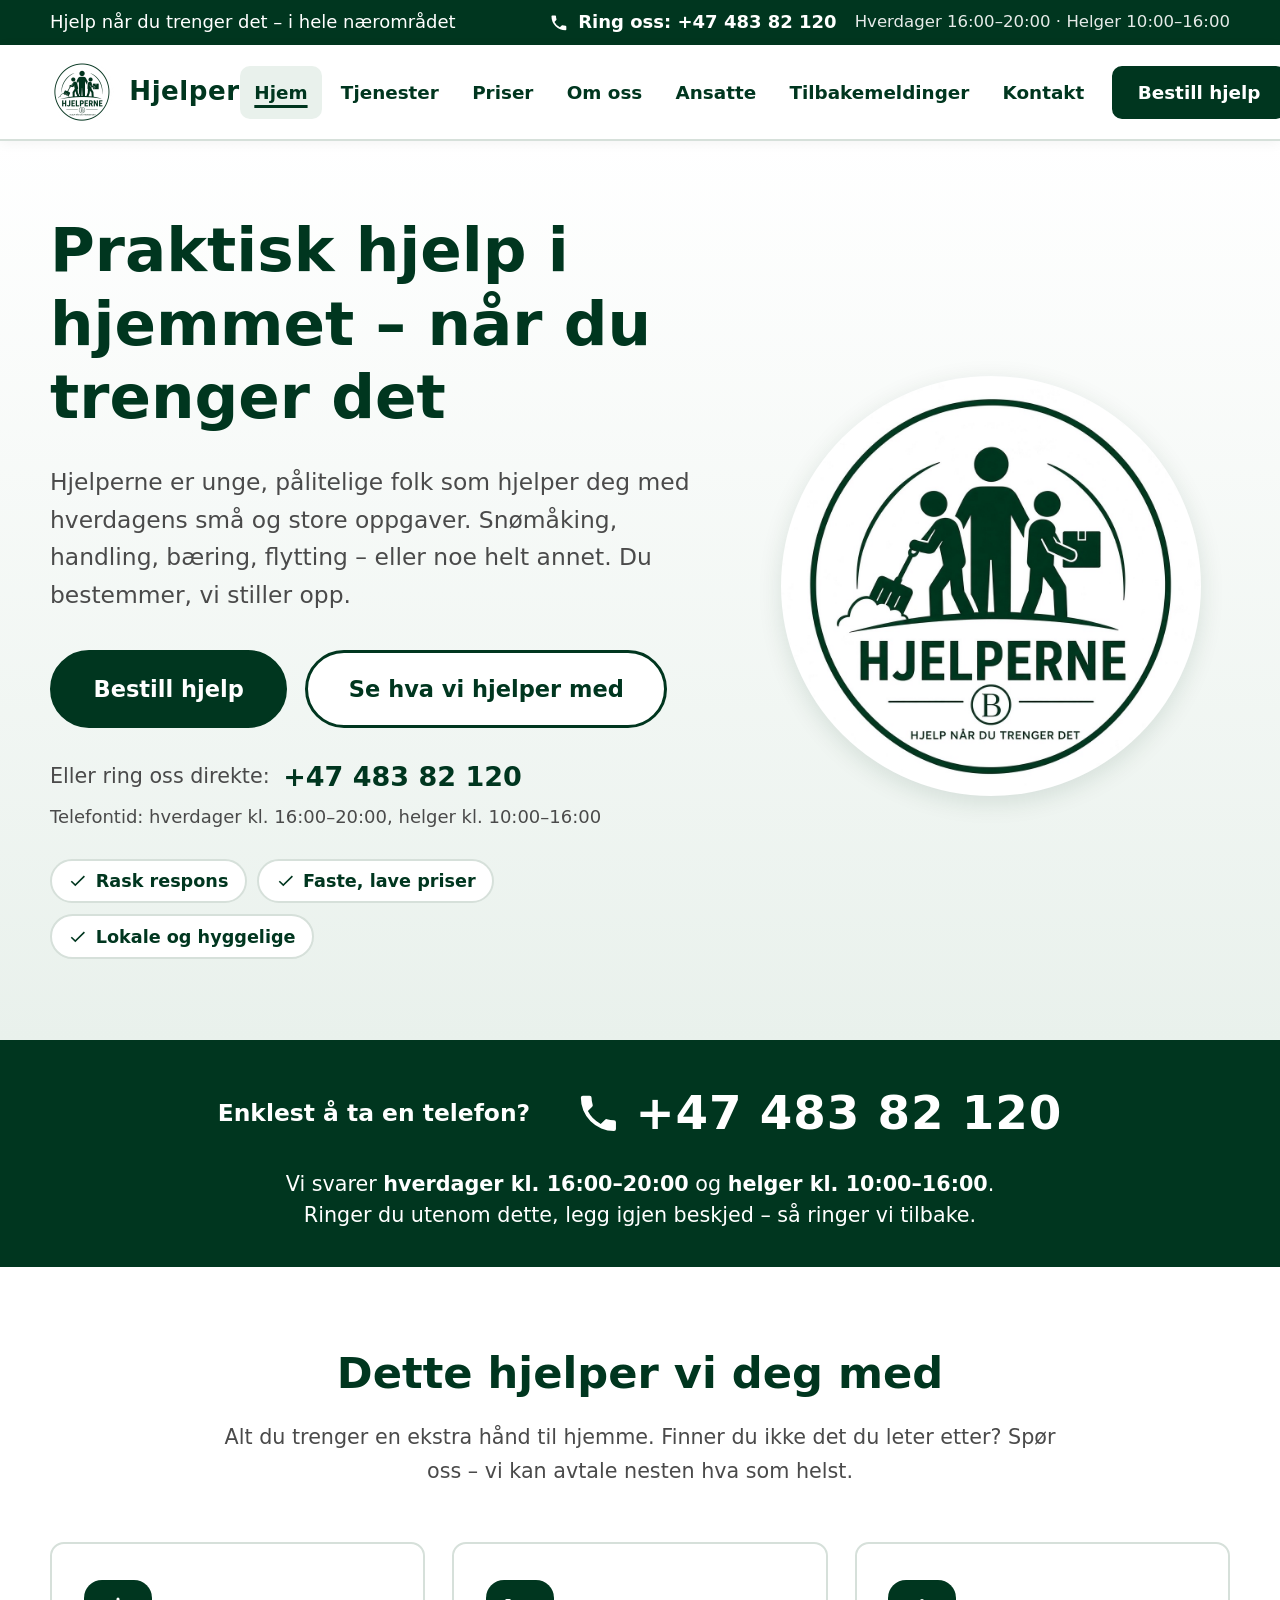
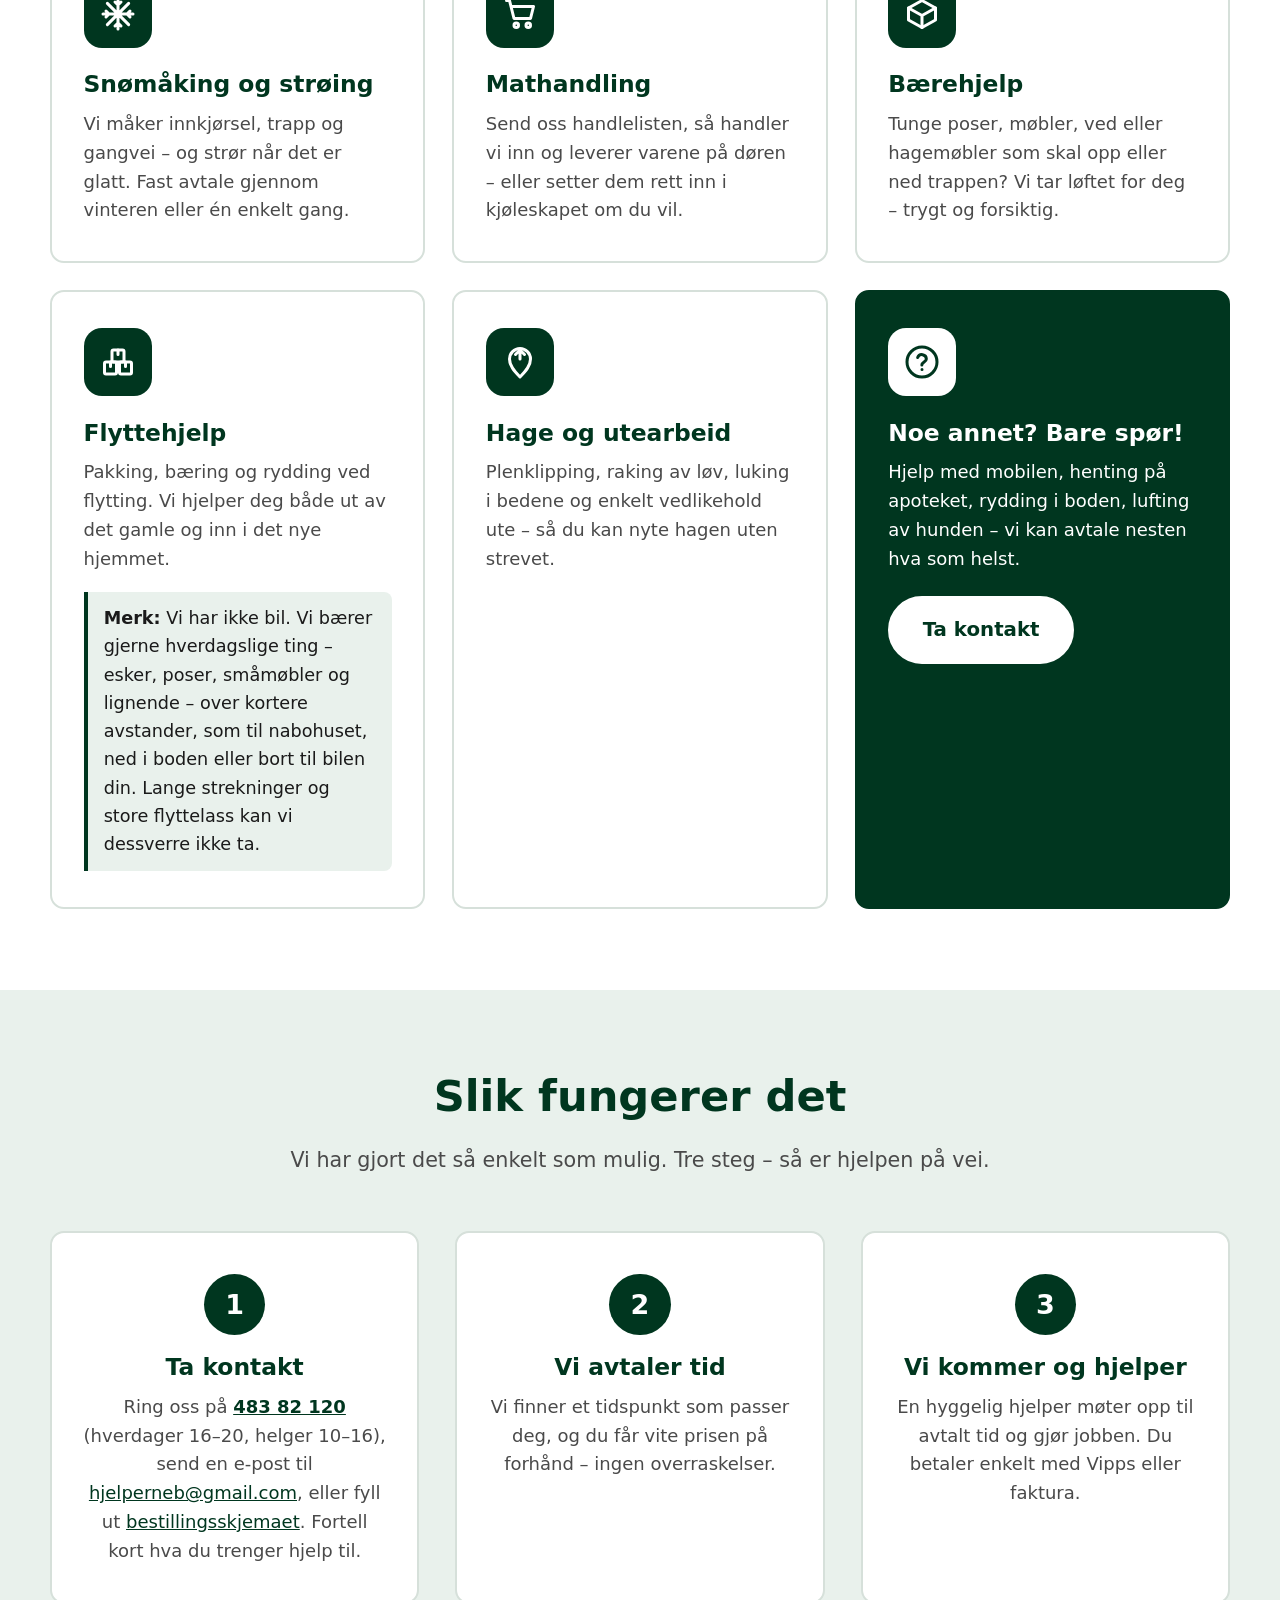
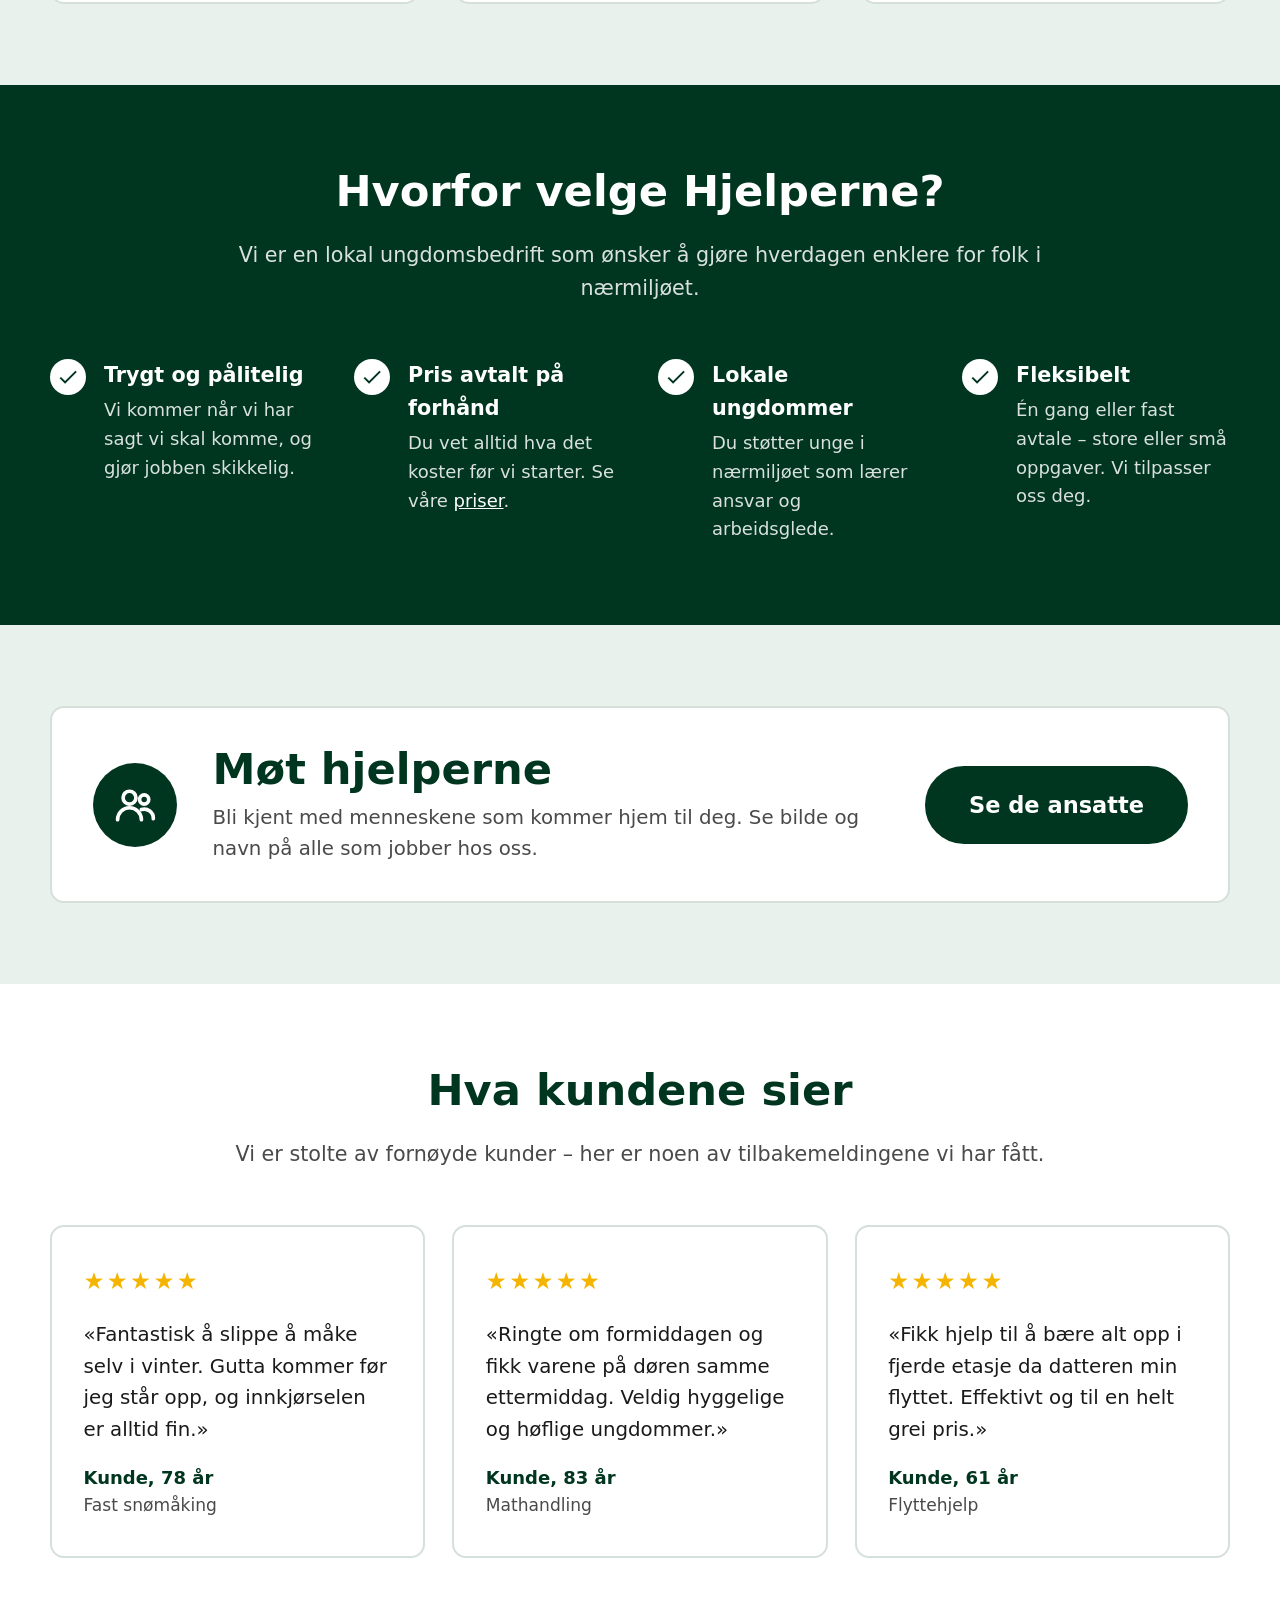
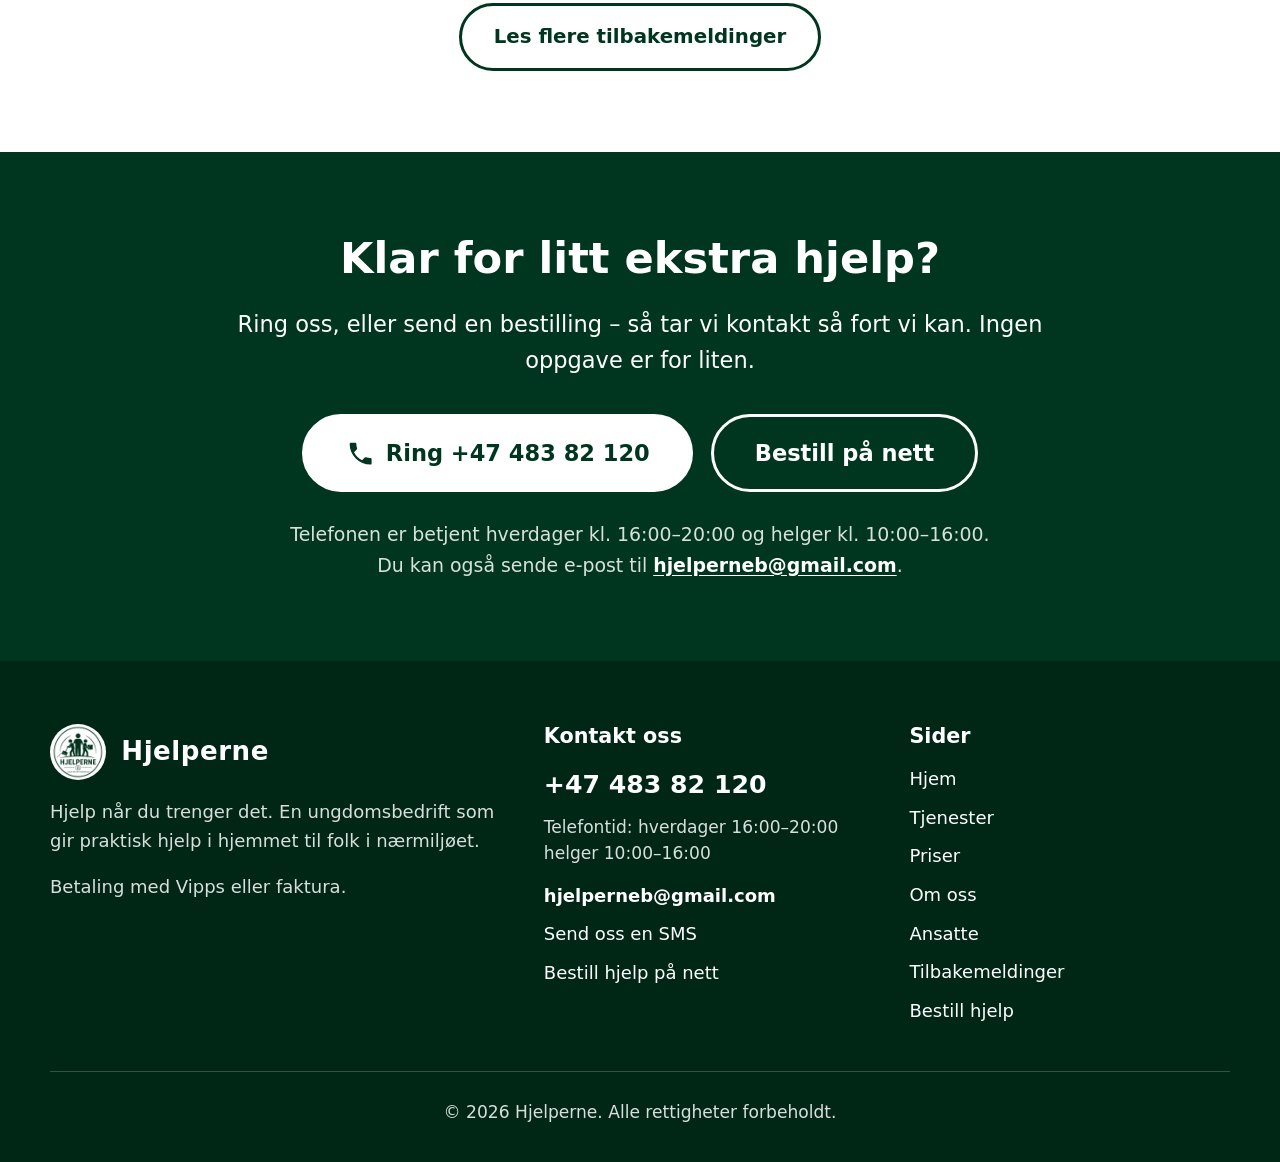
==== index.html @ d34d85fd "Koble opp knapper og legg til sider for priser, om oss, bestilling og tilbakemeldinger Co-authored-b" ====
<!DOCTYPE html>
<html lang="nb">
<head>
  <meta charset="UTF-8">
  <meta name="viewport" content="width=device-width, initial-scale=1.0">
  <title>Hjelperne – Hjelp når du trenger det</title>
  <meta name="description" content="Hjelperne gir deg praktisk hjelp i hjemmet: snømåking, mathandling, bærehjelp, flyttehjelp og mye mer. Ring oss på +47 483 82 120.">
  <meta name="theme-color" content="#00361F">
  <link rel="icon" href="bilder/logo.jpg" type="image/jpeg">
  <link rel="stylesheet" href="styles.css">
</head>
<body>

  <a class="hopp-til-innhold" href="#hovedinnhold">Hopp til innhold</a>

  <!-- Topplinje med telefonnummer -->
  <div class="topplinje">
    <div class="innhold">
      <span>Hjelp når du trenger det – i hele nærområdet</span>
      <div class="topplinje-telefon">
        <a href="tel:+4748382120" aria-label="Ring Hjelperne på +47 483 82 120">
          <svg viewBox="0 0 24 24" fill="currentColor" aria-hidden="true"><path d="M6.6 10.8a15.1 15.1 0 0 0 6.6 6.6l2.2-2.2a1 1 0 0 1 1-.25 11.4 11.4 0 0 0 3.6.57 1 1 0 0 1 1 1V20a1 1 0 0 1-1 1A17 17 0 0 1 3 4a1 1 0 0 1 1-1h3.5a1 1 0 0 1 1 1 11.4 11.4 0 0 0 .57 3.6 1 1 0 0 1-.25 1z"/></svg>
          Ring oss: +47 483 82 120
        </a>
        <span class="telefontid">Hverdager 16:00–20:00 · Helger 10:00–16:00</span>
      </div>
    </div>
  </div>

  <!-- Header med logo og meny -->
  <header class="hode">
    <div class="innhold">
      <a class="logo" href="index.html" aria-label="Hjelperne – til forsiden">
        <img src="bilder/logo.jpg" alt="Hjelperne-logo">
        <span>Hjelperne</span>
      </a>

      <button class="meny-knapp" type="button" aria-expanded="false" aria-controls="hovedmeny">
        <svg viewBox="0 0 24 24" fill="none" stroke="currentColor" stroke-width="2.5" stroke-linecap="round" aria-hidden="true"><path d="M4 7h16M4 12h16M4 17h16"/></svg>
        Meny
      </button>

      <nav aria-label="Hovedmeny">
        <ul class="meny" id="hovedmeny">
          <li><a href="index.html" aria-current="page">Hjem</a></li>
          <li><a href="#tjenester">Tjenester</a></li>
          <li><a href="priser.html">Priser</a></li>
          <li><a href="om-oss.html">Om oss</a></li>
          <li><a href="om-oss.html#ansatte">Ansatte</a></li>
          <li><a href="tilbakemeldinger.html">Tilbakemeldinger</a></li>
          <li><a href="#kontakt">Kontakt</a></li>
          <li><a class="knapp knapp--primar" href="bestill.html">Bestill hjelp</a></li>
        </ul>
      </nav>
    </div>
  </header>

  <main id="hovedinnhold">

    <!-- Hero -->
    <section class="hero" aria-labelledby="hero-tittel">
      <div class="innhold">
        <div class="hero-tekst">
          <h1 id="hero-tittel">Praktisk hjelp i hjemmet – når du trenger det</h1>
          <p class="ingress">
            Hjelperne er unge, pålitelige folk som hjelper deg med hverdagens små og store oppgaver.
            Snømåking, handling, bæring, flytting – eller noe helt annet. Du bestemmer, vi stiller opp.
          </p>

          <div class="hero-handlinger">
            <a class="knapp knapp--primar knapp--stor" href="bestill.html">Bestill hjelp</a>
            <a class="knapp knapp--sekundar knapp--stor" href="#tjenester">Se hva vi hjelper med</a>
          </div>

          <p class="hero-telefon">
            <span>Eller ring oss direkte:</span>
            <a href="tel:+4748382120">+47 483 82 120</a>
          </p>
          <p class="hero-telefontid">Telefontid: hverdager kl. 16:00–20:00, helger kl. 10:00–16:00</p>

          <ul class="stikkord" aria-label="Kort om oss">
            <li><svg viewBox="0 0 24 24" fill="currentColor" aria-hidden="true"><path d="M9 16.2 4.8 12l-1.4 1.4L9 19 21 7l-1.4-1.4z"/></svg>Rask respons</li>
            <li><svg viewBox="0 0 24 24" fill="currentColor" aria-hidden="true"><path d="M9 16.2 4.8 12l-1.4 1.4L9 19 21 7l-1.4-1.4z"/></svg>Faste, lave priser</li>
            <li><svg viewBox="0 0 24 24" fill="currentColor" aria-hidden="true"><path d="M9 16.2 4.8 12l-1.4 1.4L9 19 21 7l-1.4-1.4z"/></svg>Lokale og hyggelige</li>
          </ul>
        </div>

        <div class="hero-bilde">
          <img src="bilder/logo.jpg" alt="Hjelperne – tre personer som måker snø, hjelper og bærer. Hjelp når du trenger det." width="420" height="420">
        </div>
      </div>
    </section>

    <!-- Stort telefonnummer -->
    <section class="ring-banner" aria-label="Ring oss">
      <div class="innhold">
        <p>Enklest å ta en telefon?</p>
        <a class="telefon" href="tel:+4748382120">
          <svg viewBox="0 0 24 24" fill="currentColor" aria-hidden="true"><path d="M6.6 10.8a15.1 15.1 0 0 0 6.6 6.6l2.2-2.2a1 1 0 0 1 1-.25 11.4 11.4 0 0 0 3.6.57 1 1 0 0 1 1 1V20a1 1 0 0 1-1 1A17 17 0 0 1 3 4a1 1 0 0 1 1-1h3.5a1 1 0 0 1 1 1 11.4 11.4 0 0 0 .57 3.6 1 1 0 0 1-.25 1z"/></svg>
          +47 483 82 120
        </a>
        <p class="ring-banner-tid">Vi svarer <strong>hverdager kl. 16:00–20:00</strong> og <strong>helger kl. 10:00–16:00</strong>.<br>Ringer du utenom dette, legg igjen beskjed – så ringer vi tilbake.</p>
      </div>
    </section>

    <!-- Tjenester -->
    <section class="seksjon" id="tjenester" aria-labelledby="tjenester-tittel">
      <div class="innhold">
        <div class="seksjon-topp">
          <h2 id="tjenester-tittel">Dette hjelper vi deg med</h2>
          <p>Alt du trenger en ekstra hånd til hjemme. Finner du ikke det du leter etter? Spør oss – vi kan avtale nesten hva som helst.</p>
        </div>

        <div class="kort-rutenett">
          <article class="kort">
            <div class="kort-ikon" aria-hidden="true">
              <svg viewBox="0 0 24 24" fill="none" stroke="currentColor" stroke-width="2" stroke-linecap="round" stroke-linejoin="round"><path d="M12 2v20M4.9 4.9l14.2 14.2M2 12h20M4.9 19.1 19.1 4.9M12 6l2-2M12 6l-2-2M12 18l2 2M12 18l-2 2M6 12l-2 2M6 12l-2-2M18 12l2 2M18 12l2-2"/></svg>
            </div>
            <h3>Snømåking og strøing</h3>
            <p>Vi måker innkjørsel, trapp og gangvei – og strør når det er glatt. Fast avtale gjennom vinteren eller én enkelt gang.</p>
          </article>

          <article class="kort">
            <div class="kort-ikon" aria-hidden="true">
              <svg viewBox="0 0 24 24" fill="none" stroke="currentColor" stroke-width="2" stroke-linecap="round" stroke-linejoin="round"><path d="M3 3h2l3 12h11l2-8H6"/><circle cx="9.5" cy="19.5" r="1.5"/><circle cx="17.5" cy="19.5" r="1.5"/></svg>
            </div>
            <h3>Mathandling</h3>
            <p>Send oss handlelisten, så handler vi inn og leverer varene på døren – eller setter dem rett inn i kjøleskapet om du vil.</p>
          </article>

          <article class="kort">
            <div class="kort-ikon" aria-hidden="true">
              <svg viewBox="0 0 24 24" fill="none" stroke="currentColor" stroke-width="2" stroke-linecap="round" stroke-linejoin="round"><path d="M21 8 12 3 3 8v8l9 5 9-5z"/><path d="M3 8l9 5 9-5M12 13v8"/></svg>
            </div>
            <h3>Bærehjelp</h3>
            <p>Tunge poser, møbler, ved eller hagemøbler som skal opp eller ned trappen? Vi tar løftet for deg – trygt og forsiktig.</p>
          </article>

          <article class="kort">
            <div class="kort-ikon" aria-hidden="true">
              <svg viewBox="0 0 24 24" fill="none" stroke="currentColor" stroke-width="2" stroke-linecap="round" stroke-linejoin="round"><rect x="3" y="12" width="8" height="8" rx="1"/><rect x="13" y="12" width="8" height="8" rx="1"/><rect x="8" y="4" width="8" height="8" rx="1"/><path d="M12 4v3M7 12v3M17 12v3"/></svg>
            </div>
            <h3>Flyttehjelp</h3>
            <p>Pakking, bæring og rydding ved flytting. Vi hjelper deg både ut av det gamle og inn i det nye hjemmet.</p>
            <p class="merknad"><strong>Merk:</strong> Vi har ikke bil. Vi bærer gjerne hverdagslige ting – esker, poser, småmøbler og lignende – over kortere avstander, som til nabohuset, ned i boden eller bort til bilen din. Lange strekninger og store flyttelass kan vi dessverre ikke ta.</p>
          </article>

          <article class="kort">
            <div class="kort-ikon" aria-hidden="true">
              <svg viewBox="0 0 24 24" fill="none" stroke="currentColor" stroke-width="2" stroke-linecap="round" stroke-linejoin="round"><path d="M12 22c4-4 7-7.5 7-12a7 7 0 1 0-14 0c0 4.5 3 8 7 12z"/><path d="M12 10V4M9 7l3-3 3 3"/></svg>
            </div>
            <h3>Hage og utearbeid</h3>
            <p>Plenklipping, raking av løv, luking i bedene og enkelt vedlikehold ute – så du kan nyte hagen uten strevet.</p>
          </article>

          <article class="kort kort--fremhevet">
            <div class="kort-ikon" aria-hidden="true">
              <svg viewBox="0 0 24 24" fill="none" stroke="currentColor" stroke-width="2" stroke-linecap="round" stroke-linejoin="round"><circle cx="12" cy="12" r="10"/><path d="M9.1 9a3 3 0 0 1 5.8 1c0 2-3 2-3 4M12 17h.01"/></svg>
            </div>
            <h3>Noe annet? Bare spør!</h3>
            <p>Hjelp med mobilen, henting på apoteket, rydding i boden, lufting av hunden – vi kan avtale nesten hva som helst.</p>
            <a class="knapp knapp--hvit" href="#kontakt">Ta kontakt</a>
          </article>
        </div>
      </div>
    </section>

    <!-- Slik fungerer det -->
    <section class="seksjon seksjon--lys" aria-labelledby="slik-tittel">
      <div class="innhold">
        <div class="seksjon-topp">
          <h2 id="slik-tittel">Slik fungerer det</h2>
          <p>Vi har gjort det så enkelt som mulig. Tre steg – så er hjelpen på vei.</p>
        </div>

        <ol class="steg">
          <li>
            <div class="steg-nummer" aria-hidden="true">1</div>
            <h3>Ta kontakt</h3>
            <p>Ring oss på <a href="tel:+4748382120"><strong>483 82 120</strong></a> (hverdager 16–20, helger 10–16), send en e-post til <a href="mailto:hjelperneb@gmail.com">hjelperneb@gmail.com</a>, eller fyll ut <a href="bestill.html">bestillingsskjemaet</a>. Fortell kort hva du trenger hjelp til.</p>
          </li>
          <li>
            <div class="steg-nummer" aria-hidden="true">2</div>
            <h3>Vi avtaler tid</h3>
            <p>Vi finner et tidspunkt som passer deg, og du får vite prisen på forhånd – ingen overraskelser.</p>
          </li>
          <li>
            <div class="steg-nummer" aria-hidden="true">3</div>
            <h3>Vi kommer og hjelper</h3>
            <p>En hyggelig hjelper møter opp til avtalt tid og gjør jobben. Du betaler enkelt med Vipps eller faktura.</p>
          </li>
        </ol>
      </div>
    </section>

    <!-- Hvorfor velge oss -->
    <section class="seksjon seksjon--gronn" aria-labelledby="hvorfor-tittel">
      <div class="innhold">
        <div class="seksjon-topp">
          <h2 id="hvorfor-tittel">Hvorfor velge Hjelperne?</h2>
          <p>Vi er en lokal ungdomsbedrift som ønsker å gjøre hverdagen enklere for folk i nærmiljøet.</p>
        </div>

        <ul class="fordeler">
          <li>
            <svg viewBox="0 0 24 24" fill="currentColor" aria-hidden="true"><path d="M9 16.2 4.8 12l-1.4 1.4L9 19 21 7l-1.4-1.4z"/></svg>
            <div>
              <strong>Trygt og pålitelig</strong>
              <p>Vi kommer når vi har sagt vi skal komme, og gjør jobben skikkelig.</p>
            </div>
          </li>
          <li>
            <svg viewBox="0 0 24 24" fill="currentColor" aria-hidden="true"><path d="M9 16.2 4.8 12l-1.4 1.4L9 19 21 7l-1.4-1.4z"/></svg>
            <div>
              <strong>Pris avtalt på forhånd</strong>
              <p>Du vet alltid hva det koster før vi starter. Se våre <a href="priser.html">priser</a>.</p>
            </div>
          </li>
          <li>
            <svg viewBox="0 0 24 24" fill="currentColor" aria-hidden="true"><path d="M9 16.2 4.8 12l-1.4 1.4L9 19 21 7l-1.4-1.4z"/></svg>
            <div>
              <strong>Lokale ungdommer</strong>
              <p>Du støtter unge i nærmiljøet som lærer ansvar og arbeidsglede.</p>
            </div>
          </li>
          <li>
            <svg viewBox="0 0 24 24" fill="currentColor" aria-hidden="true"><path d="M9 16.2 4.8 12l-1.4 1.4L9 19 21 7l-1.4-1.4z"/></svg>
            <div>
              <strong>Fleksibelt</strong>
              <p>Én gang eller fast avtale – store eller små oppgaver. Vi tilpasser oss deg.</p>
            </div>
          </li>
        </ul>
      </div>
    </section>

    <!-- Møt hjelperne – lenke til ansatte-delen av Om oss-siden -->
    <section class="seksjon seksjon--lys" aria-labelledby="ansatte-tittel">
      <div class="innhold">
        <div class="ansatte-boks">
          <div class="ansatte-ikon" aria-hidden="true">
            <svg viewBox="0 0 24 24" fill="none" stroke="currentColor" stroke-width="2" stroke-linecap="round" stroke-linejoin="round"><circle cx="9" cy="8" r="3.5"/><path d="M2.5 20a6.5 6.5 0 0 1 13 0"/><circle cx="17" cy="9" r="2.5"/><path d="M15.5 14.5A5 5 0 0 1 22 19.5"/></svg>
          </div>
          <div>
            <h2 id="ansatte-tittel">Møt hjelperne</h2>
            <p>Bli kjent med menneskene som kommer hjem til deg. Se bilde og navn på alle som jobber hos oss.</p>
          </div>
          <a class="knapp knapp--primar knapp--stor" href="om-oss.html#ansatte">Se de ansatte</a>
        </div>
      </div>
    </section>

    <!-- Tilbakemeldinger -->
    <!-- MERK: Sitatene under er eksempler. Bytt ut med ekte tilbakemeldinger fra kunder. -->
    <section class="seksjon" aria-labelledby="tilbakemeldinger-tittel">
      <div class="innhold">
        <div class="seksjon-topp">
          <h2 id="tilbakemeldinger-tittel">Hva kundene sier</h2>
          <p>Vi er stolte av fornøyde kunder – her er noen av tilbakemeldingene vi har fått.</p>
        </div>

        <div class="sitater">
          <blockquote class="sitat">
            <div class="stjerner" aria-label="5 av 5 stjerner">★★★★★</div>
            <p>«Fantastisk å slippe å måke selv i vinter. Gutta kommer før jeg står opp, og innkjørselen er alltid fin.»</p>
            <footer>Kunde, 78 år <span>Fast snømåking</span></footer>
          </blockquote>

          <blockquote class="sitat">
            <div class="stjerner" aria-label="5 av 5 stjerner">★★★★★</div>
            <p>«Ringte om formiddagen og fikk varene på døren samme ettermiddag. Veldig hyggelige og høflige ungdommer.»</p>
            <footer>Kunde, 83 år <span>Mathandling</span></footer>
          </blockquote>

          <blockquote class="sitat">
            <div class="stjerner" aria-label="5 av 5 stjerner">★★★★★</div>
            <p>«Fikk hjelp til å bære alt opp i fjerde etasje da datteren min flyttet. Effektivt og til en helt grei pris.»</p>
            <footer>Kunde, 61 år <span>Flyttehjelp</span></footer>
          </blockquote>
        </div>

        <div class="senter">
          <a class="knapp knapp--sekundar" href="tilbakemeldinger.html">Les flere tilbakemeldinger</a>
        </div>
      </div>
    </section>

    <!-- Avslutning / kontakt -->
    <section class="seksjon seksjon--gronn cta" aria-labelledby="cta-tittel">
      <div class="innhold">
        <h2 id="cta-tittel">Klar for litt ekstra hjelp?</h2>
        <p>Ring oss, eller send en bestilling – så tar vi kontakt så fort vi kan. Ingen oppgave er for liten.</p>
        <div class="cta-handlinger">
          <a class="knapp knapp--hvit knapp--stor" href="tel:+4748382120">
            <svg viewBox="0 0 24 24" fill="currentColor" aria-hidden="true"><path d="M6.6 10.8a15.1 15.1 0 0 0 6.6 6.6l2.2-2.2a1 1 0 0 1 1-.25 11.4 11.4 0 0 0 3.6.57 1 1 0 0 1 1 1V20a1 1 0 0 1-1 1A17 17 0 0 1 3 4a1 1 0 0 1 1-1h3.5a1 1 0 0 1 1 1 11.4 11.4 0 0 0 .57 3.6 1 1 0 0 1-.25 1z"/></svg>
            Ring +47 483 82 120
          </a>
          <a class="knapp knapp--omriss-hvit knapp--stor" href="bestill.html">Bestill på nett</a>
        </div>
        <p class="cta-tid">Telefonen er betjent hverdager kl. 16:00–20:00 og helger kl. 10:00–16:00.<br>Du kan også sende e-post til <a href="mailto:hjelperneb@gmail.com">hjelperneb@gmail.com</a>.</p>
      </div>
    </section>

  </main>

  <!-- Bunntekst -->
  <footer class="bunn" id="kontakt">
    <div class="innhold">
      <div class="bunn-rutenett">
        <div>
          <a class="logo" href="index.html">
            <img src="bilder/logo.jpg" alt="">
            <span>Hjelperne</span>
          </a>
          <p>Hjelp når du trenger det. En ungdomsbedrift som gir praktisk hjelp i hjemmet til folk i nærmiljøet.</p>
          <p>Betaling med Vipps eller faktura.</p>
        </div>

        <div>
          <h3>Kontakt oss</h3>
          <ul>
            <li><a class="telefon-stor" href="tel:+4748382120">+47 483 82 120</a></li>
            <li class="bunn-tid">Telefontid: hverdager 16:00–20:00<br>helger 10:00–16:00</li>
            <li><a class="bunn-epost" href="mailto:hjelperneb@gmail.com">hjelperneb@gmail.com</a></li>
            <li><a href="sms:+4748382120">Send oss en SMS</a></li>
            <li><a href="bestill.html">Bestill hjelp på nett</a></li>
          </ul>
        </div>

        <div>
          <h3>Sider</h3>
          <ul>
            <li><a href="index.html">Hjem</a></li>
            <li><a href="index.html#tjenester">Tjenester</a></li>
            <li><a href="priser.html">Priser</a></li>
            <li><a href="om-oss.html">Om oss</a></li>
            <li><a href="om-oss.html#ansatte">Ansatte</a></li>
            <li><a href="tilbakemeldinger.html">Tilbakemeldinger</a></li>
            <li><a href="bestill.html">Bestill hjelp</a></li>
          </ul>
        </div>
      </div>

      <div class="bunn-linje">
        &copy; <span id="aar">2026</span> Hjelperne. Alle rettigheter forbeholdt.
      </div>
    </div>
  </footer>

  <!-- Fast ring-knapp som alltid er synlig på mobil -->
  <a class="knapp knapp--primar ring-fast" href="tel:+4748382120">
    <svg viewBox="0 0 24 24" fill="currentColor" aria-hidden="true"><path d="M6.6 10.8a15.1 15.1 0 0 0 6.6 6.6l2.2-2.2a1 1 0 0 1 1-.25 11.4 11.4 0 0 0 3.6.57 1 1 0 0 1 1 1V20a1 1 0 0 1-1 1A17 17 0 0 1 3 4a1 1 0 0 1 1-1h3.5a1 1 0 0 1 1 1 11.4 11.4 0 0 0 .57 3.6 1 1 0 0 1-.25 1z"/></svg>
    Ring 483 82 120
  </a>

  <script src="script.js"></script>
</body>
</html>
---- styles.css ----
/* ==========================================================================
   Hjelperne – felles stilark
   Farger: Mørkegrønn #00361F  |  Hvit #FFFFFF
   Designet for god lesbarhet: store skrifter, høy kontrast, store knapper.
   ========================================================================== */

:root {
  --gronn: #00361f;
  --gronn-mork: #002616;
  --gronn-lys: #e9f1ec;
  --hvit: #ffffff;
  --tekst: #1a1a1a;
  --tekst-dempet: #4a4a4a;
  --kant: #d6e0da;

  --font: "Segoe UI", system-ui, -apple-system, Roboto, "Helvetica Neue", Arial, sans-serif;

  --radius: 14px;
  --skygge: 0 6px 24px rgba(0, 54, 31, 0.12);
  --maks-bredde: 1180px;
}

*,
*::before,
*::after {
  box-sizing: border-box;
}

html {
  scroll-behavior: smooth;
  font-size: 112.5%; /* 18px grunnstørrelse – lettere å lese */
}

@media (prefers-reduced-motion: reduce) {
  html {
    scroll-behavior: auto;
  }
  *,
  *::before,
  *::after {
    transition: none !important;
    animation: none !important;
  }
}

body {
  margin: 0;
  font-family: var(--font);
  color: var(--tekst);
  background: var(--hvit);
  line-height: 1.6;
}

img {
  max-width: 100%;
  height: auto;
  display: block;
}

a {
  color: var(--gronn);
}

a:focus-visible,
button:focus-visible {
  outline: 4px solid #f5b400;
  outline-offset: 3px;
}

h1,
h2,
h3 {
  color: var(--gronn);
  line-height: 1.2;
  margin: 0 0 0.5em;
}

h1 {
  font-size: clamp(2.2rem, 5vw, 3.4rem);
  font-weight: 800;
}

h2 {
  font-size: clamp(1.7rem, 3.5vw, 2.4rem);
  font-weight: 700;
}

h3 {
  font-size: 1.3rem;
  font-weight: 700;
}

p {
  margin: 0 0 1em;
}

.innhold {
  width: min(100% - 2.5rem, var(--maks-bredde));
  margin-inline: auto;
}

.seksjon {
  padding: 4.5rem 0;
}

.seksjon--lys {
  background: var(--gronn-lys);
}

.seksjon--uten-topp {
  padding-top: 0;
}

.seksjon--gronn {
  background: var(--gronn);
  color: var(--hvit);
}

.seksjon--gronn h2,
.seksjon--gronn h3,
.seksjon--gronn a:not(.knapp) {
  color: var(--hvit);
}

.seksjon-topp {
  text-align: center;
  max-width: 48rem;
  margin: 0 auto 3rem;
}

.seksjon-topp p {
  font-size: 1.15rem;
  color: var(--tekst-dempet);
}

.seksjon--gronn .seksjon-topp p {
  color: rgba(255, 255, 255, 0.85);
}

/* --------------------------------------------------------------------------
   Hopp til innhold (tilgjengelighet)
   -------------------------------------------------------------------------- */
.hopp-til-innhold {
  position: absolute;
  left: -999px;
  top: 0;
  background: var(--gronn);
  color: var(--hvit);
  padding: 0.75rem 1.25rem;
  z-index: 1000;
  font-weight: 700;
}

.hopp-til-innhold:focus {
  left: 1rem;
  top: 1rem;
}

/* --------------------------------------------------------------------------
   Knapper
   -------------------------------------------------------------------------- */
.knapp {
  display: inline-flex;
  align-items: center;
  justify-content: center;
  gap: 0.6rem;
  min-height: 3.4rem;
  padding: 0.85rem 1.75rem;
  border-radius: 999px;
  font-size: 1.1rem;
  font-weight: 700;
  text-decoration: none;
  border: 3px solid transparent;
  cursor: pointer;
  transition: background 0.2s, color 0.2s, transform 0.15s, box-shadow 0.2s;
  font-family: inherit;
}

.knapp:hover {
  transform: translateY(-2px);
  box-shadow: var(--skygge);
}

.knapp--primar {
  background: var(--gronn);
  color: var(--hvit);
  border-color: var(--gronn);
}

.knapp--primar:hover {
  background: var(--gronn-mork);
  border-color: var(--gronn-mork);
}

.knapp--sekundar {
  background: var(--hvit);
  color: var(--gronn);
  border-color: var(--gronn);
}

.knapp--sekundar:hover {
  background: var(--gronn-lys);
}

.knapp--hvit {
  background: var(--hvit);
  color: var(--gronn);
  border-color: var(--hvit);
}

.knapp--hvit:hover {
  background: var(--gronn-lys);
}

.knapp--omriss-hvit {
  background: transparent;
  color: var(--hvit);
  border-color: var(--hvit);
}

.knapp--omriss-hvit:hover {
  background: rgba(255, 255, 255, 0.12);
}

.knapp--stor {
  font-size: 1.25rem;
  padding: 1rem 2.25rem;
}

.knapp svg {
  width: 1.3em;
  height: 1.3em;
  flex: none;
}

/* --------------------------------------------------------------------------
   Topplinje med telefonnummer
   -------------------------------------------------------------------------- */
.topplinje {
  background: var(--gronn);
  color: var(--hvit);
  font-size: 1rem;
  padding: 0.45rem 0;
}

.topplinje .innhold {
  display: flex;
  justify-content: space-between;
  align-items: center;
  gap: 1rem;
  flex-wrap: wrap;
}

.topplinje a {
  color: var(--hvit);
  font-weight: 700;
  text-decoration: none;
  display: inline-flex;
  align-items: center;
  gap: 0.5rem;
}

.topplinje a:hover {
  text-decoration: underline;
}

.topplinje svg {
  width: 1.1em;
  height: 1.1em;
}

.topplinje-telefon {
  display: flex;
  align-items: center;
  flex-wrap: wrap;
  gap: 0.25rem 1rem;
}

.topplinje .telefontid {
  font-size: 0.92rem;
  opacity: 0.9;
}

@media (max-width: 600px) {
  .topplinje .innhold {
    justify-content: center;
  }

  .topplinje .innhold > span {
    display: none;
  }

  .topplinje-telefon {
    flex-direction: column;
    gap: 0.1rem;
    text-align: center;
  }
}

/* --------------------------------------------------------------------------
   Header / navigasjon
   -------------------------------------------------------------------------- */
.hode {
  position: sticky;
  top: 0;
  z-index: 100;
  background: var(--hvit);
  border-bottom: 2px solid var(--kant);
  box-shadow: 0 2px 12px rgba(0, 0, 0, 0.05);
}

.hode .innhold {
  display: flex;
  align-items: center;
  justify-content: space-between;
  gap: 1.5rem;
  min-height: 5.25rem;
}

.logo {
  display: inline-flex;
  align-items: center;
  gap: 0.85rem;
  text-decoration: none;
  color: var(--gronn);
  font-weight: 800;
  font-size: 1.45rem;
  letter-spacing: 0.02em;
}

.logo img {
  width: 64px;
  height: 64px;
  border-radius: 50%;
}

.meny {
  display: flex;
  align-items: center;
  gap: 0.25rem;
  list-style: none;
  margin: 0;
  padding: 0;
}

.meny a {
  display: block;
  padding: 0.65rem 0.8rem;
  border-radius: 10px;
  font-size: 1.02rem;
  font-weight: 600;
  text-decoration: none;
  color: var(--gronn);
  white-space: nowrap;
  transition: background 0.2s;
}

.meny a:hover {
  background: var(--gronn-lys);
}

.meny a[aria-current="page"] {
  background: var(--gronn-lys);
  text-decoration: underline;
  text-underline-offset: 6px;
  text-decoration-thickness: 3px;
}

.meny .knapp {
  margin-left: 0.5rem;
  min-height: 2.9rem;
  padding: 0.5rem 1.25rem;
  font-size: 1.02rem;
  color: var(--hvit);
  background: var(--gronn);
}

.meny .knapp:hover,
.meny .knapp[aria-current="page"] {
  transform: none;
  background: var(--gronn-mork);
}

.hode-telefon {
  display: none;
}

.meny-knapp {
  display: none;
  align-items: center;
  gap: 0.5rem;
  background: var(--hvit);
  border: 3px solid var(--gronn);
  color: var(--gronn);
  border-radius: 10px;
  padding: 0.5rem 0.9rem;
  font-size: 1.05rem;
  font-weight: 700;
  font-family: inherit;
  cursor: pointer;
}

.meny-knapp svg {
  width: 1.5rem;
  height: 1.5rem;
}

@media (max-width: 1100px) {
  .meny-knapp {
    display: inline-flex;
  }

  .meny {
    display: none;
    position: absolute;
    left: 0;
    right: 0;
    top: 100%;
    flex-direction: column;
    align-items: stretch;
    gap: 0.25rem;
    background: var(--hvit);
    border-bottom: 2px solid var(--kant);
    box-shadow: 0 12px 24px rgba(0, 0, 0, 0.08);
    padding: 0.75rem 1.25rem 1.25rem;
  }

  .meny.er-apen {
    display: flex;
  }

  .meny a {
    font-size: 1.2rem;
    padding: 0.9rem 1rem;
  }

  .meny .knapp {
    margin: 0.5rem 0 0;
  }

  .logo span {
    display: none;
  }
}

/* --------------------------------------------------------------------------
   Hero
   -------------------------------------------------------------------------- */
.hero {
  background: linear-gradient(180deg, var(--hvit) 0%, var(--gronn-lys) 100%);
  padding: 4rem 0 4.5rem;
}

.hero .innhold {
  display: grid;
  grid-template-columns: 1.15fr 0.85fr;
  gap: 3rem;
  align-items: center;
}

.hero-tekst p.ingress {
  font-size: 1.3rem;
  color: var(--tekst-dempet);
  max-width: 36rem;
}

.hero-handlinger {
  display: flex;
  flex-wrap: wrap;
  gap: 1rem;
  margin: 2rem 0 1.5rem;
}

.hero-telefon {
  display: flex;
  align-items: center;
  gap: 0.75rem;
  margin-bottom: 0;
  font-size: 1.15rem;
  color: var(--tekst-dempet);
}

.hero-telefon a {
  font-size: 1.5rem;
  font-weight: 800;
  color: var(--gronn);
  text-decoration: none;
  white-space: nowrap;
}

.hero-telefon a:hover {
  text-decoration: underline;
}

.hero-telefontid {
  margin: 0.25rem 0 0;
  font-size: 1rem;
  color: var(--tekst-dempet);
}

.hero-bilde {
  display: flex;
  justify-content: center;
}

.hero-bilde img {
  width: min(100%, 420px);
  border-radius: 50%;
  box-shadow: var(--skygge);
  background: var(--hvit);
}

.stikkord {
  display: flex;
  flex-wrap: wrap;
  gap: 0.6rem;
  list-style: none;
  padding: 0;
  margin: 1.5rem 0 0;
}

.stikkord li {
  display: inline-flex;
  align-items: center;
  gap: 0.45rem;
  background: var(--hvit);
  border: 2px solid var(--kant);
  color: var(--gronn);
  border-radius: 999px;
  padding: 0.35rem 0.9rem;
  font-weight: 600;
  font-size: 0.98rem;
}

.stikkord svg {
  width: 1.1em;
  height: 1.1em;
}

@media (max-width: 900px) {
  .hero .innhold {
    grid-template-columns: 1fr;
    text-align: center;
  }

  .hero-tekst p.ingress {
    margin-inline: auto;
  }

  .hero-handlinger,
  .stikkord {
    justify-content: center;
  }

  .hero-bilde {
    order: -1;
  }

  .hero-bilde img {
    width: min(70%, 300px);
  }
}

@media (max-width: 600px) {
  .hero-handlinger .knapp {
    width: 100%;
  }

  .hero-telefon {
    flex-direction: column;
    gap: 0.25rem;
    width: 100%;
  }

  .hero-telefontid {
    text-align: center;
  }
}

/* --------------------------------------------------------------------------
   Telefon-banner (stor, tydelig)
   -------------------------------------------------------------------------- */
.ring-banner {
  background: var(--gronn);
  color: var(--hvit);
  padding: 2rem 0;
}

.ring-banner .innhold {
  display: flex;
  flex-wrap: wrap;
  justify-content: center;
  align-items: center;
  gap: 1rem 2.5rem;
  text-align: center;
}

.ring-banner p {
  margin: 0;
  font-size: 1.3rem;
  font-weight: 600;
}

.ring-banner a.telefon {
  display: inline-flex;
  align-items: center;
  gap: 0.75rem;
  color: var(--hvit);
  font-size: clamp(1.8rem, 4vw, 2.6rem);
  font-weight: 800;
  text-decoration: none;
  letter-spacing: 0.02em;
  white-space: nowrap;
}

.ring-banner a.telefon:hover {
  text-decoration: underline;
}

.ring-banner svg {
  width: 1em;
  height: 1em;
}

.ring-banner .ring-banner-tid {
  flex-basis: 100%;
  font-size: 1.15rem;
  font-weight: 400;
  line-height: 1.5;
}

.ring-banner .ring-banner-tid strong {
  font-weight: 700;
}

/* --------------------------------------------------------------------------
   Tjenester
   -------------------------------------------------------------------------- */
.kort-rutenett {
  display: grid;
  grid-template-columns: repeat(auto-fit, minmax(300px, 1fr));
  gap: 1.5rem;
}

.kort {
  background: var(--hvit);
  border: 2px solid var(--kant);
  border-radius: var(--radius);
  padding: 2rem 1.75rem;
  transition: transform 0.2s, box-shadow 0.2s, border-color 0.2s;
}

.kort:hover {
  transform: translateY(-4px);
  box-shadow: var(--skygge);
  border-color: var(--gronn);
}

.kort-ikon {
  width: 68px;
  height: 68px;
  border-radius: 18px;
  background: var(--gronn);
  color: var(--hvit);
  display: grid;
  place-items: center;
  margin-bottom: 1.25rem;
}

.kort-ikon svg {
  width: 36px;
  height: 36px;
}

.kort p {
  color: var(--tekst-dempet);
  margin: 0;
}

.kort .merknad {
  margin-top: 1rem;
  padding: 0.7rem 0.9rem;
  border-left: 4px solid var(--gronn);
  background: var(--gronn-lys);
  border-radius: 0 8px 8px 0;
  color: var(--tekst);
  font-size: 0.98rem;
}

.kort--fremhevet {
  background: var(--gronn);
  border-color: var(--gronn);
  color: var(--hvit);
}

.kort--fremhevet h3,
.kort--fremhevet p {
  color: var(--hvit);
}

.kort--fremhevet .kort-ikon {
  background: var(--hvit);
  color: var(--gronn);
}

.kort--fremhevet .knapp {
  margin-top: 1.25rem;
}

/* --------------------------------------------------------------------------
   Slik fungerer det
   -------------------------------------------------------------------------- */
.steg {
  display: grid;
  grid-template-columns: repeat(auto-fit, minmax(260px, 1fr));
  gap: 2rem;
  counter-reset: steg;
  list-style: none;
  padding: 0;
  margin: 0;
}

.steg li {
  position: relative;
  background: var(--hvit);
  border-radius: var(--radius);
  padding: 2.25rem 1.75rem 2rem;
  border: 2px solid var(--kant);
  text-align: center;
}

.steg-nummer {
  width: 3.4rem;
  height: 3.4rem;
  border-radius: 50%;
  background: var(--gronn);
  color: var(--hvit);
  font-size: 1.5rem;
  font-weight: 800;
  display: grid;
  place-items: center;
  margin: 0 auto 1rem;
}

.steg p {
  color: var(--tekst-dempet);
  margin: 0;
}

/* --------------------------------------------------------------------------
   Hvorfor velge oss
   -------------------------------------------------------------------------- */
.fordeler {
  display: grid;
  grid-template-columns: repeat(auto-fit, minmax(240px, 1fr));
  gap: 1.5rem 2rem;
  list-style: none;
  padding: 0;
  margin: 0;
}

.fordeler li {
  display: flex;
  gap: 1rem;
  align-items: flex-start;
}

.fordeler svg {
  flex: none;
  width: 2rem;
  height: 2rem;
  padding: 0.35rem;
  border-radius: 50%;
  background: var(--hvit);
  color: var(--gronn);
}

.fordeler strong {
  display: block;
  font-size: 1.15rem;
  margin-bottom: 0.2rem;
}

.fordeler p {
  margin: 0;
  color: rgba(255, 255, 255, 0.85);
}

/* --------------------------------------------------------------------------
   Tilbakemeldinger
   -------------------------------------------------------------------------- */
.sitater {
  display: grid;
  grid-template-columns: repeat(auto-fit, minmax(280px, 1fr));
  gap: 1.5rem;
}

.sitat {
  background: var(--hvit);
  border-radius: var(--radius);
  border: 2px solid var(--kant);
  padding: 2rem 1.75rem;
  margin: 0;
  display: flex;
  flex-direction: column;
  gap: 1rem;
}

.sitat .stjerner {
  color: #f5b400;
  font-size: 1.3rem;
  letter-spacing: 0.1em;
}

.sitat p {
  font-size: 1.1rem;
  margin: 0;
  flex: 1;
}

.sitat footer {
  font-weight: 700;
  color: var(--gronn);
}

.sitat footer span {
  display: block;
  font-weight: 400;
  color: var(--tekst-dempet);
  font-size: 0.95rem;
}

.senter {
  text-align: center;
  margin-top: 2.5rem;
}

/* --------------------------------------------------------------------------
   Avslutning / kontakt-CTA
   -------------------------------------------------------------------------- */
.cta .innhold {
  text-align: center;
  max-width: 50rem;
}

.cta p {
  font-size: 1.25rem;
}

.cta-handlinger {
  display: flex;
  flex-wrap: wrap;
  justify-content: center;
  gap: 1rem;
  margin-top: 2rem;
}

.cta .cta-tid {
  margin: 1.5rem 0 0;
  font-size: 1.05rem;
  color: rgba(255, 255, 255, 0.85);
}

/* --------------------------------------------------------------------------
   Bunntekst
   -------------------------------------------------------------------------- */
.bunn {
  background: var(--gronn-mork);
  color: rgba(255, 255, 255, 0.85);
  padding: 3.5rem 0 2rem;
  font-size: 1rem;
}

.bunn-rutenett {
  display: grid;
  grid-template-columns: 1.4fr 1fr 1fr;
  gap: 2.5rem;
  margin-bottom: 2.5rem;
}

.bunn h3 {
  color: var(--hvit);
  font-size: 1.15rem;
  margin-bottom: 0.9rem;
}

.bunn a {
  color: var(--hvit);
  text-decoration: none;
}

.bunn a:hover {
  text-decoration: underline;
}

.bunn ul {
  list-style: none;
  padding: 0;
  margin: 0;
  display: grid;
  gap: 0.55rem;
}

.bunn .logo {
  color: var(--hvit);
  margin-bottom: 1rem;
}

.bunn .logo img {
  width: 56px;
  height: 56px;
}

.bunn .telefon-stor {
  font-size: 1.4rem;
  font-weight: 800;
  white-space: nowrap;
}

.bunn .bunn-tid {
  font-size: 0.95rem;
  line-height: 1.5;
  margin-bottom: 0.3rem;
}

.bunn .bunn-epost {
  font-weight: 700;
  word-break: break-all;
}

.cta .cta-tid a {
  color: var(--hvit);
  font-weight: 700;
  text-decoration: underline;
  text-underline-offset: 3px;
}

.bunn-linje {
  border-top: 1px solid rgba(255, 255, 255, 0.2);
  padding-top: 1.5rem;
  text-align: center;
  font-size: 0.95rem;
}

@media (max-width: 800px) {
  .bunn-rutenett {
    grid-template-columns: 1fr;
    gap: 2rem;
  }
}

/* --------------------------------------------------------------------------
   Fast ring-knapp på mobil
   -------------------------------------------------------------------------- */
.ring-fast {
  display: none;
}

@media (max-width: 700px) {
  .ring-fast {
    position: fixed;
    left: 1rem;
    right: 1rem;
    bottom: 1rem;
    z-index: 200;
    display: inline-flex;
    box-shadow: 0 8px 24px rgba(0, 0, 0, 0.25);
  }

  body {
    padding-bottom: 5.5rem;
  }
}

/* --------------------------------------------------------------------------
   Møt hjelperne (lenke til ansatte-siden)
   -------------------------------------------------------------------------- */
.ansatte-boks {
  display: grid;
  grid-template-columns: auto 1fr auto;
  align-items: center;
  gap: 2rem;
  background: var(--hvit);
  border: 2px solid var(--kant);
  border-radius: var(--radius);
  padding: 2rem 2.25rem;
}

.ansatte-ikon {
  width: 84px;
  height: 84px;
  border-radius: 50%;
  background: var(--gronn);
  color: var(--hvit);
  display: grid;
  place-items: center;
  flex: none;
}

.ansatte-ikon svg {
  width: 44px;
  height: 44px;
}

.ansatte-boks h2 {
  margin-bottom: 0.3rem;
}

.ansatte-boks p {
  margin: 0;
  color: var(--tekst-dempet);
  font-size: 1.1rem;
}

@media (max-width: 800px) {
  .ansatte-boks {
    grid-template-columns: 1fr;
    text-align: center;
    justify-items: center;
  }
}

/* --------------------------------------------------------------------------
   Ankerlenker – plass til den faste menyen øverst
   -------------------------------------------------------------------------- */
[id] {
  scroll-margin-top: 6.5rem;
}

/* --------------------------------------------------------------------------
   Undersider – toppfelt
   -------------------------------------------------------------------------- */
.side-topp {
  background: linear-gradient(180deg, var(--hvit) 0%, var(--gronn-lys) 100%);
  padding: 3.5rem 0 3.25rem;
  text-align: center;
}

.side-topp .ingress {
  font-size: 1.25rem;
  color: var(--tekst-dempet);
  max-width: 44rem;
  margin: 0 auto;
}

.side-topp .hero-handlinger {
  justify-content: center;
  margin-bottom: 0;
}

.side-topp-ikon {
  width: 84px;
  height: 84px;
  border-radius: 50%;
  background: var(--gronn);
  color: var(--hvit);
  display: grid;
  place-items: center;
  margin: 0 auto 1.25rem;
}

.side-topp-ikon svg {
  width: 44px;
  height: 44px;
}

@media (max-width: 600px) {
  .side-topp .hero-handlinger .knapp {
    width: 100%;
  }
}

/* --------------------------------------------------------------------------
   Infoboks
   -------------------------------------------------------------------------- */
.infoboks {
  max-width: 48rem;
  margin: 0 auto 3rem;
  padding: 1.25rem 1.5rem;
  border-left: 6px solid var(--gronn);
  background: var(--gronn-lys);
  border-radius: 0 var(--radius) var(--radius) 0;
  font-size: 1.1rem;
}

.infoboks p:last-child {
  margin-bottom: 0;
}

/* --------------------------------------------------------------------------
   Priser
   -------------------------------------------------------------------------- */
.pris-kort {
  display: flex;
  flex-direction: column;
}

.pris-kort .pris {
  margin-top: auto;
  padding-top: 1.25rem;
  border-top: 2px solid var(--kant);
  color: var(--gronn);
  font-size: 1.5rem;
  font-weight: 800;
}

.pris-kort .pris-beskrivelse {
  margin-bottom: 1.25rem;
}

.pris-kort .pris small {
  display: block;
  font-size: 0.95rem;
  font-weight: 400;
  color: var(--tekst-dempet);
}

/* --------------------------------------------------------------------------
   Om oss
   -------------------------------------------------------------------------- */
.to-kolonner {
  display: grid;
  grid-template-columns: 1.2fr 0.8fr;
  gap: 3rem;
  align-items: center;
}

.to-kolonner .tekst p {
  font-size: 1.15rem;
}

.to-kolonner .bilde img {
  width: min(100%, 360px);
  margin-inline: auto;
  border-radius: 50%;
  box-shadow: var(--skygge);
}

@media (max-width: 900px) {
  .to-kolonner {
    grid-template-columns: 1fr;
  }

  .to-kolonner .bilde {
    order: -1;
  }

  .to-kolonner .bilde img {
    width: min(70%, 280px);
  }
}

.ansatte-rutenett {
  display: grid;
  grid-template-columns: repeat(auto-fit, minmax(260px, 1fr));
  gap: 1.5rem;
}

.ansatt {
  background: var(--hvit);
  border: 2px solid var(--kant);
  border-radius: var(--radius);
  padding: 2rem 1.75rem;
  text-align: center;
}

.ansatt-bilde {
  width: 170px;
  height: 170px;
  border-radius: 50%;
  margin: 0 auto 1.25rem;
  background: var(--gronn-lys);
  color: var(--gronn);
  border: 4px solid var(--gronn);
  display: grid;
  place-items: center;
  overflow: hidden;
}

.ansatt-bilde img {
  width: 100%;
  height: 100%;
  object-fit: cover;
}

.ansatt-bilde svg {
  width: 84px;
  height: 84px;
}

.ansatt h3 {
  margin-bottom: 0.2rem;
}

.ansatt-alder {
  font-weight: 700;
  color: var(--gronn);
  margin-bottom: 0.75rem;
}

.ansatt p:last-child {
  color: var(--tekst-dempet);
  margin: 0;
}

.fakta {
  display: grid;
  grid-template-columns: repeat(auto-fit, minmax(220px, 1fr));
  gap: 1.25rem;
  margin: 0;
}

.fakta div {
  background: var(--hvit);
  border: 2px solid var(--kant);
  border-radius: var(--radius);
  padding: 1.5rem;
  text-align: center;
}

.fakta dt {
  font-weight: 700;
  color: var(--tekst-dempet);
}

.fakta dd {
  margin: 0.3rem 0 0;
  font-size: 1.35rem;
  font-weight: 800;
  color: var(--gronn);
}

/* --------------------------------------------------------------------------
   Kontaktvalg (skjema / ring / SMS / e-post)
   -------------------------------------------------------------------------- */
.kontaktvalg {
  display: grid;
  grid-template-columns: repeat(auto-fit, minmax(230px, 1fr));
  gap: 1.25rem;
}

.valg {
  display: flex;
  flex-direction: column;
  align-items: center;
  gap: 0.5rem;
  text-align: center;
  background: var(--hvit);
  border: 2px solid var(--kant);
  border-radius: var(--radius);
  padding: 1.75rem 1.25rem;
  color: var(--tekst);
  text-decoration: none;
  transition: transform 0.2s, box-shadow 0.2s, border-color 0.2s;
}

.valg:hover {
  transform: translateY(-4px);
  box-shadow: var(--skygge);
  border-color: var(--gronn);
}

.valg .kort-ikon {
  margin-bottom: 0.5rem;
}

.valg-tittel {
  font-size: 1.3rem;
  font-weight: 700;
  color: var(--gronn);
}

.valg-tekst {
  color: var(--tekst-dempet);
}

.valg-handling {
  margin-top: auto;
  padding-top: 0.5rem;
  font-weight: 700;
  color: var(--gronn);
  text-decoration: underline;
  text-underline-offset: 4px;
}

/* --------------------------------------------------------------------------
   Skjema
   -------------------------------------------------------------------------- */
.skjema-oppsett {
  display: grid;
  grid-template-columns: 1.6fr 1fr;
  gap: 2rem;
  align-items: start;
}

.skjema {
  background: var(--hvit);
  border: 2px solid var(--kant);
  border-radius: var(--radius);
  padding: 2.25rem 2rem;
  display: grid;
  gap: 1.4rem;
}

.skjema h2 {
  margin-bottom: 0;
  font-size: clamp(1.5rem, 6vw, 2.4rem);
  overflow-wrap: break-word;
}

.felt {
  display: grid;
  gap: 0.45rem;
}

.felt-par {
  display: grid;
  grid-template-columns: 1fr 1fr;
  gap: 1.4rem;
}

.skjema label,
.skjema legend {
  font-weight: 700;
  color: var(--gronn);
  font-size: 1.05rem;
  padding: 0;
}

.valgfritt {
  font-weight: 400;
  color: var(--tekst-dempet);
  font-size: 0.95rem;
}

.skjema input[type="text"],
.skjema input[type="tel"],
.skjema input[type="email"],
.skjema select,
.skjema textarea {
  width: 100%;
  min-height: 3.2rem;
  padding: 0.75rem 1rem;
  font: inherit;
  font-size: 1.05rem;
  color: var(--tekst);
  background: var(--hvit);
  border: 2px solid #9fb5a8;
  border-radius: 10px;
}

.skjema textarea {
  min-height: 9rem;
  resize: vertical;
}

.skjema input:focus-visible,
.skjema select:focus-visible,
.skjema textarea:focus-visible {
  outline: 4px solid #f5b400;
  outline-offset: 2px;
  border-color: var(--gronn);
}

.skjema fieldset {
  border: 0;
  margin: 0;
  padding: 0;
  display: grid;
  gap: 0.6rem;
}

.radio-valg {
  display: flex;
  flex-wrap: wrap;
  gap: 0.6rem;
}

.skjema .radio-valg label {
  display: inline-flex;
  align-items: center;
  gap: 0.5rem;
  padding: 0.6rem 1.1rem;
  border: 2px solid var(--kant);
  border-radius: 999px;
  font-weight: 600;
  color: var(--tekst);
  cursor: pointer;
}

.skjema .radio-valg label:has(input:checked) {
  border-color: var(--gronn);
  background: var(--gronn-lys);
}

.radio-valg input,
.avkrysning input {
  width: 1.3rem;
  height: 1.3rem;
  margin: 0;
  flex: none;
  accent-color: var(--gronn);
}

.skjema .avkrysning {
  display: flex;
  align-items: flex-start;
  gap: 0.75rem;
  font-weight: 400;
  color: var(--tekst);
  cursor: pointer;
}

.avkrysning input {
  margin-top: 0.2rem;
}

.skjema-hjelp {
  margin: 0;
  font-size: 0.95rem;
  color: var(--tekst-dempet);
}

.skjema .knapp {
  justify-self: start;
}

.honning {
  position: absolute;
  left: -9999px;
}

.side-info {
  position: sticky;
  top: 7rem;
  background: var(--gronn);
  color: var(--hvit);
  border-radius: var(--radius);
  padding: 2rem 1.75rem;
}

.side-info h2,
.side-info h3,
.side-info a {
  color: var(--hvit);
}

.side-info h2 {
  font-size: 1.5rem;
}

.side-info ul {
  list-style: none;
  padding: 0;
  margin: 0 0 1.5rem;
  display: grid;
  gap: 1rem;
}

.side-info li strong {
  display: block;
}

.side-info li span {
  color: rgba(255, 255, 255, 0.85);
}

.side-info .telefon-stor {
  font-size: 1.5rem;
  font-weight: 800;
  white-space: nowrap;
}

.skjema-oppsett > *,
.felt {
  min-width: 0;
}

@media (max-width: 900px) {
  .skjema-oppsett {
    grid-template-columns: minmax(0, 1fr);
  }

  .side-info {
    position: static;
  }
}

@media (max-width: 600px) {
  .skjema {
    padding: 1.75rem 1.25rem;
  }

  .felt-par {
    grid-template-columns: minmax(0, 1fr);
  }

  .skjema .knapp {
    width: 100%;
  }
}
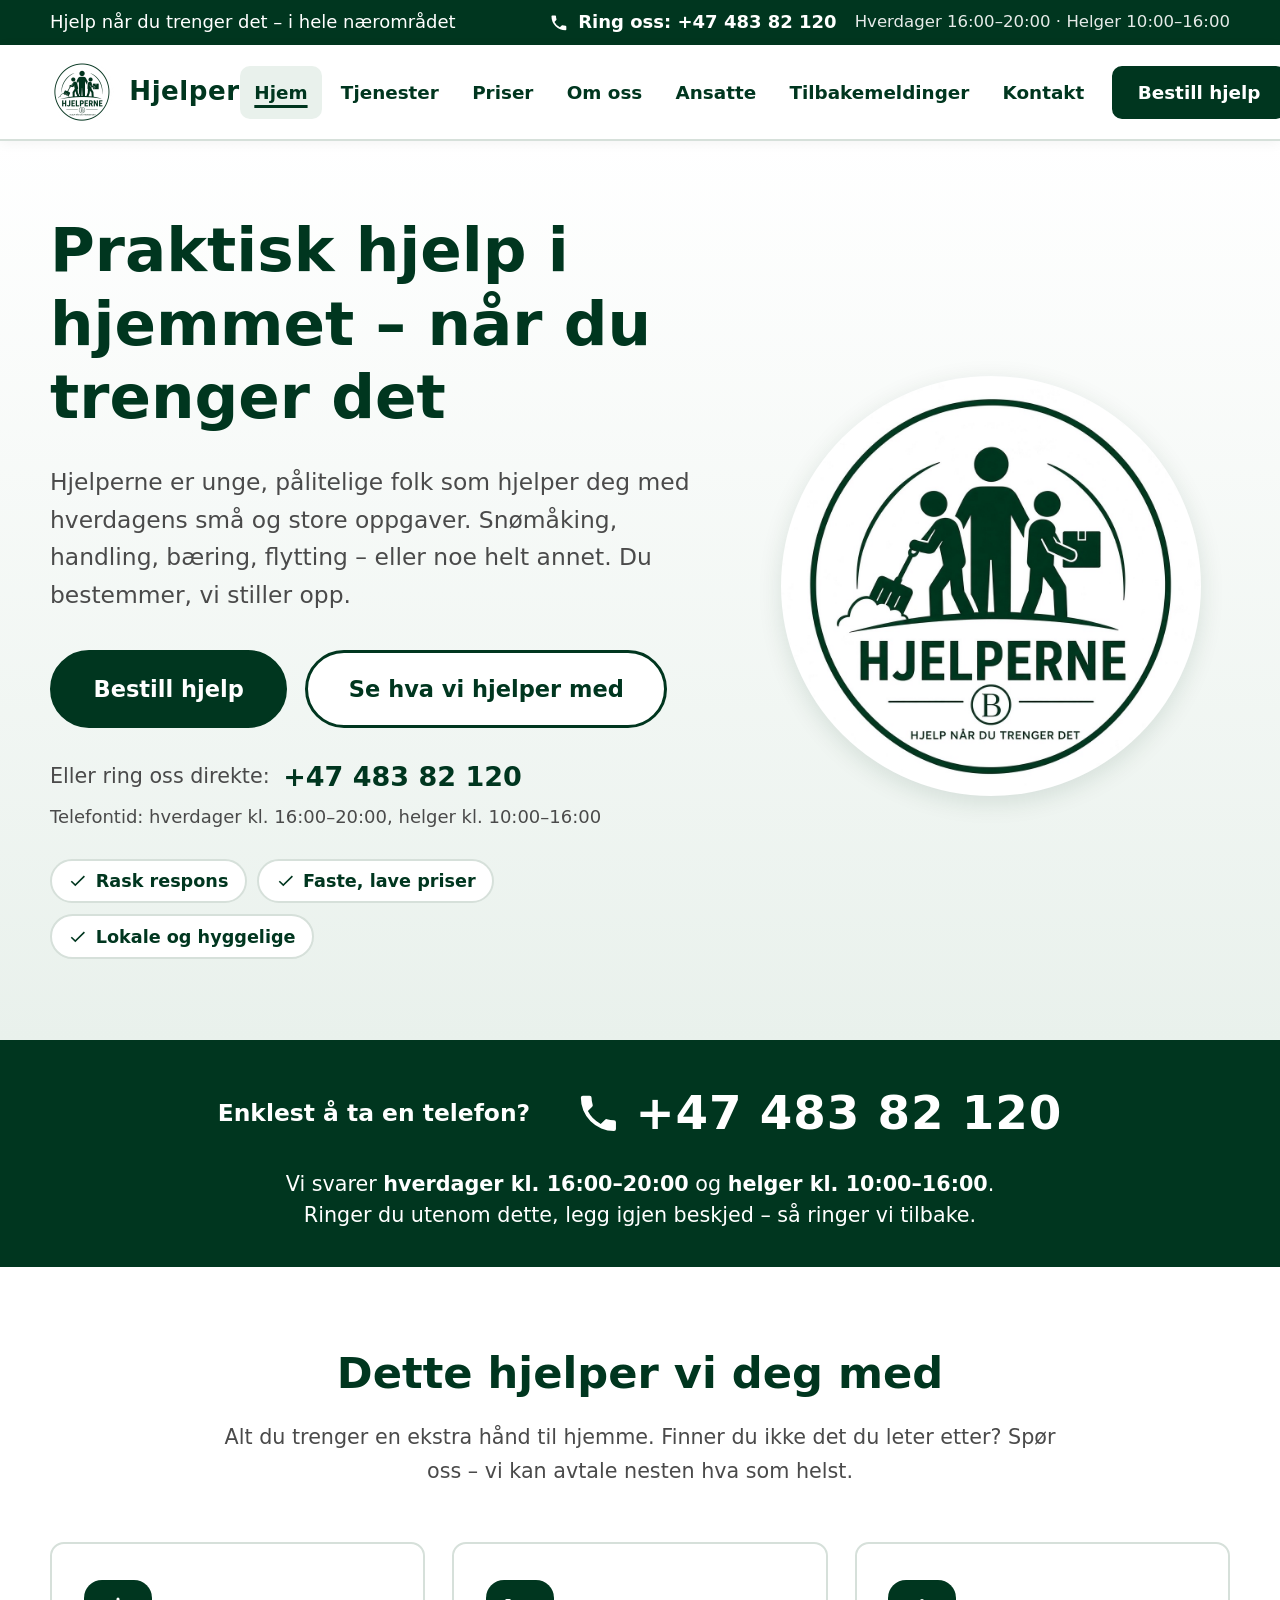
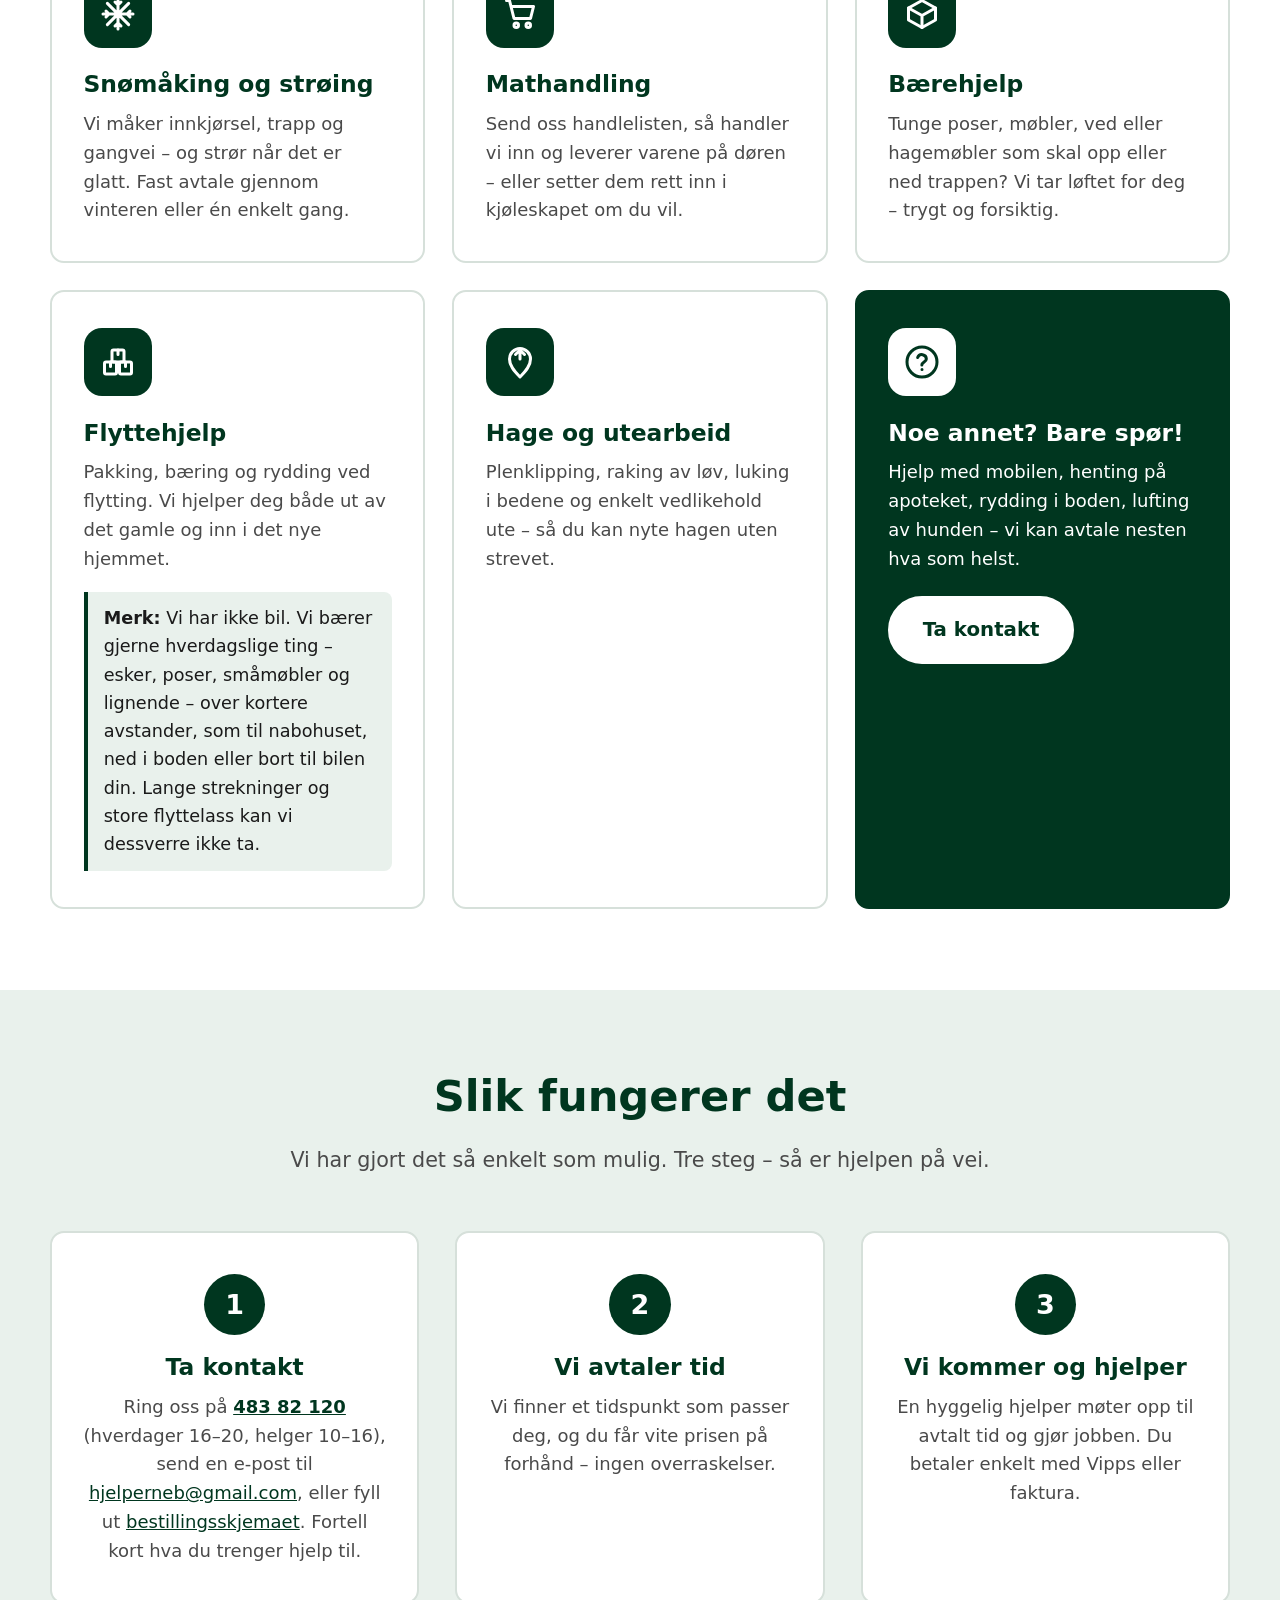
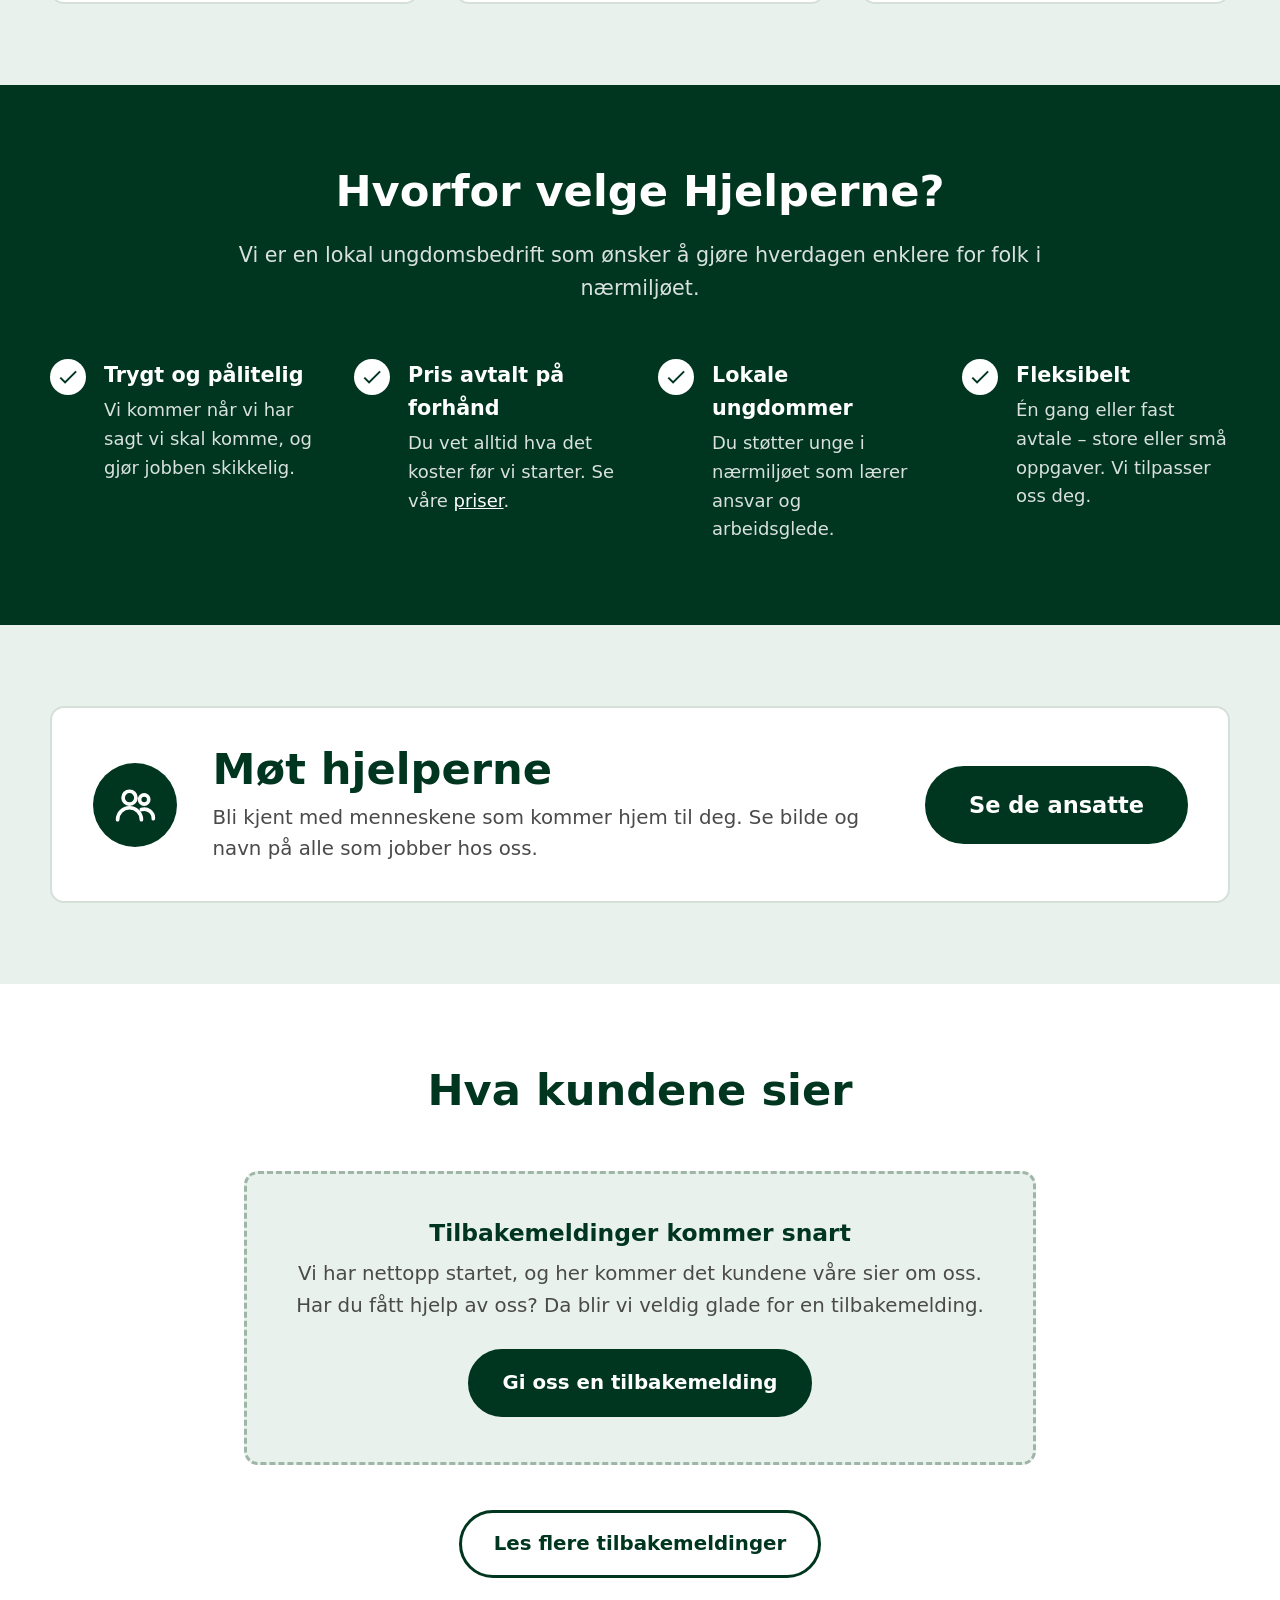
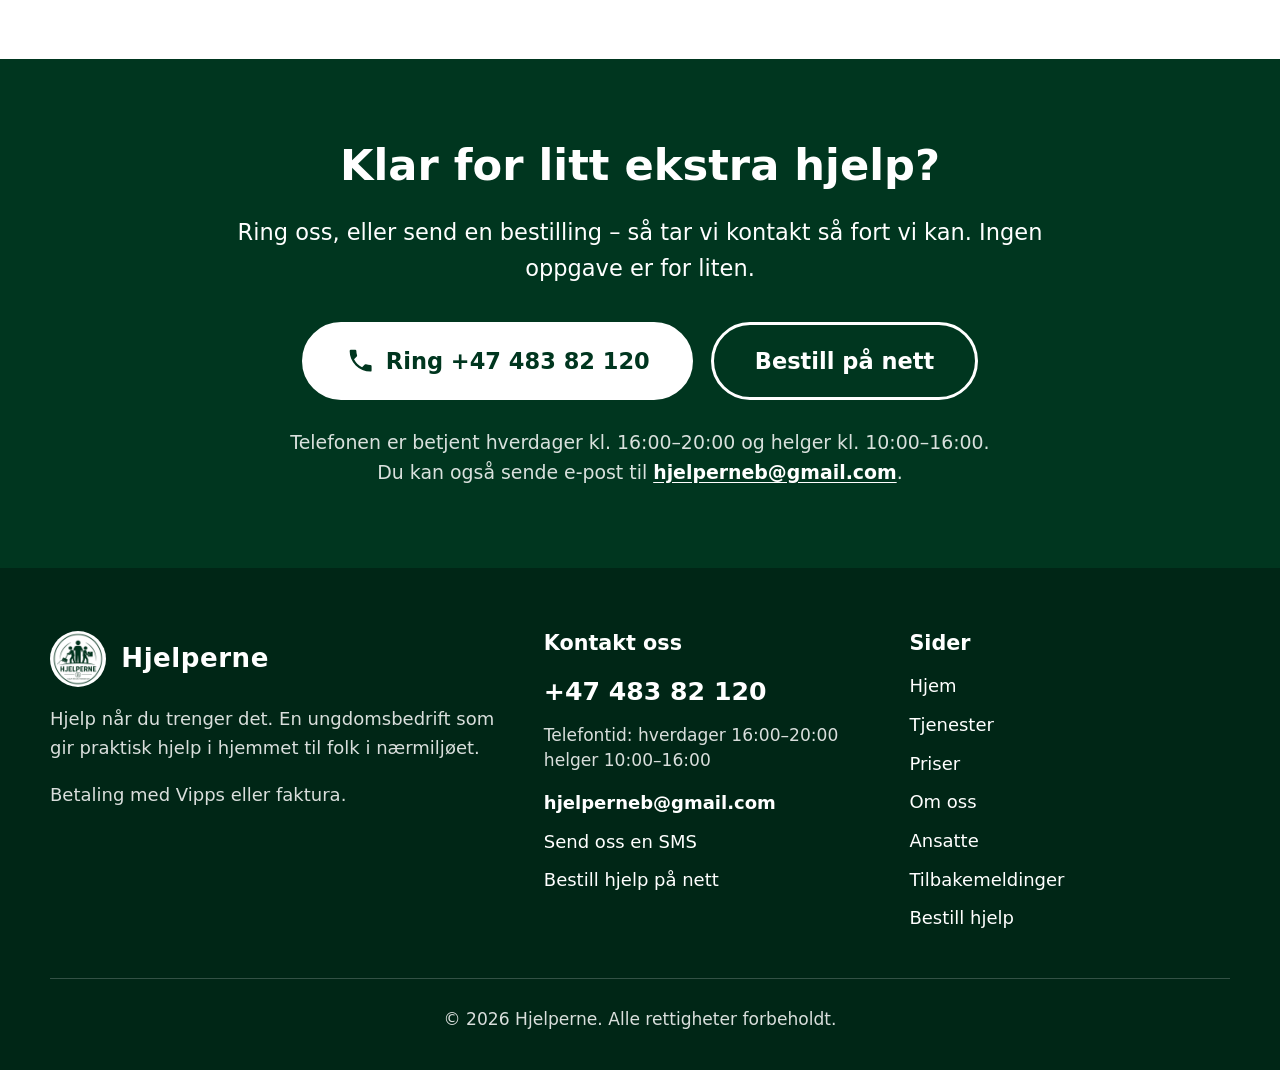
==== commit 7d5f2ea9: "Fjern eksempel-tilbakemeldinger og vis plassholder Co-authored-by: Cursor <cursoragent@cursor.com>" ====
--- a/index.html
+++ b/index.html
@@ -251,32 +251,21 @@
     </section>
 
     <!-- Tilbakemeldinger -->
-    <!-- MERK: Sitatene under er eksempler. Bytt ut med ekte tilbakemeldinger fra kunder. -->
+    <!-- TILBAKEMELDINGER LEGGES INN HER (de 2–3 beste)
+         Når dere har fått ekte tilbakemeldinger: slett <div class="tom-boks"> under,
+         og lim inn samme mal som står øverst i tilbakemeldinger.html. -->
     <section class="seksjon" aria-labelledby="tilbakemeldinger-tittel">
       <div class="innhold">
         <div class="seksjon-topp">
           <h2 id="tilbakemeldinger-tittel">Hva kundene sier</h2>
-          <p>Vi er stolte av fornøyde kunder – her er noen av tilbakemeldingene vi har fått.</p>
         </div>
 
         <div class="sitater">
-          <blockquote class="sitat">
-            <div class="stjerner" aria-label="5 av 5 stjerner">★★★★★</div>
-            <p>«Fantastisk å slippe å måke selv i vinter. Gutta kommer før jeg står opp, og innkjørselen er alltid fin.»</p>
-            <footer>Kunde, 78 år <span>Fast snømåking</span></footer>
-          </blockquote>
-
-          <blockquote class="sitat">
-            <div class="stjerner" aria-label="5 av 5 stjerner">★★★★★</div>
-            <p>«Ringte om formiddagen og fikk varene på døren samme ettermiddag. Veldig hyggelige og høflige ungdommer.»</p>
-            <footer>Kunde, 83 år <span>Mathandling</span></footer>
-          </blockquote>
-
-          <blockquote class="sitat">
-            <div class="stjerner" aria-label="5 av 5 stjerner">★★★★★</div>
-            <p>«Fikk hjelp til å bære alt opp i fjerde etasje da datteren min flyttet. Effektivt og til en helt grei pris.»</p>
-            <footer>Kunde, 61 år <span>Flyttehjelp</span></footer>
-          </blockquote>
+          <div class="tom-boks">
+            <h3>Tilbakemeldinger kommer snart</h3>
+            <p>Vi har nettopp startet, og her kommer det kundene våre sier om oss. Har du fått hjelp av oss? Da blir vi veldig glade for en tilbakemelding.</p>
+            <a class="knapp knapp--primar" href="tilbakemeldinger.html#gi-tilbakemelding">Gi oss en tilbakemelding</a>
+          </div>
         </div>
 
         <div class="senter">
--- a/styles.css
+++ b/styles.css
@@ -830,6 +830,23 @@
   font-size: 0.95rem;
 }
 
+.tom-boks {
+  grid-column: 1 / -1;
+  max-width: 44rem;
+  margin: 0 auto;
+  padding: 2.5rem 2rem;
+  text-align: center;
+  background: var(--gronn-lys);
+  border: 3px dashed #9fb5a8;
+  border-radius: var(--radius);
+}
+
+.tom-boks p {
+  font-size: 1.1rem;
+  color: var(--tekst-dempet);
+  margin-bottom: 1.5rem;
+}
+
 .senter {
   text-align: center;
   margin-top: 2.5rem;
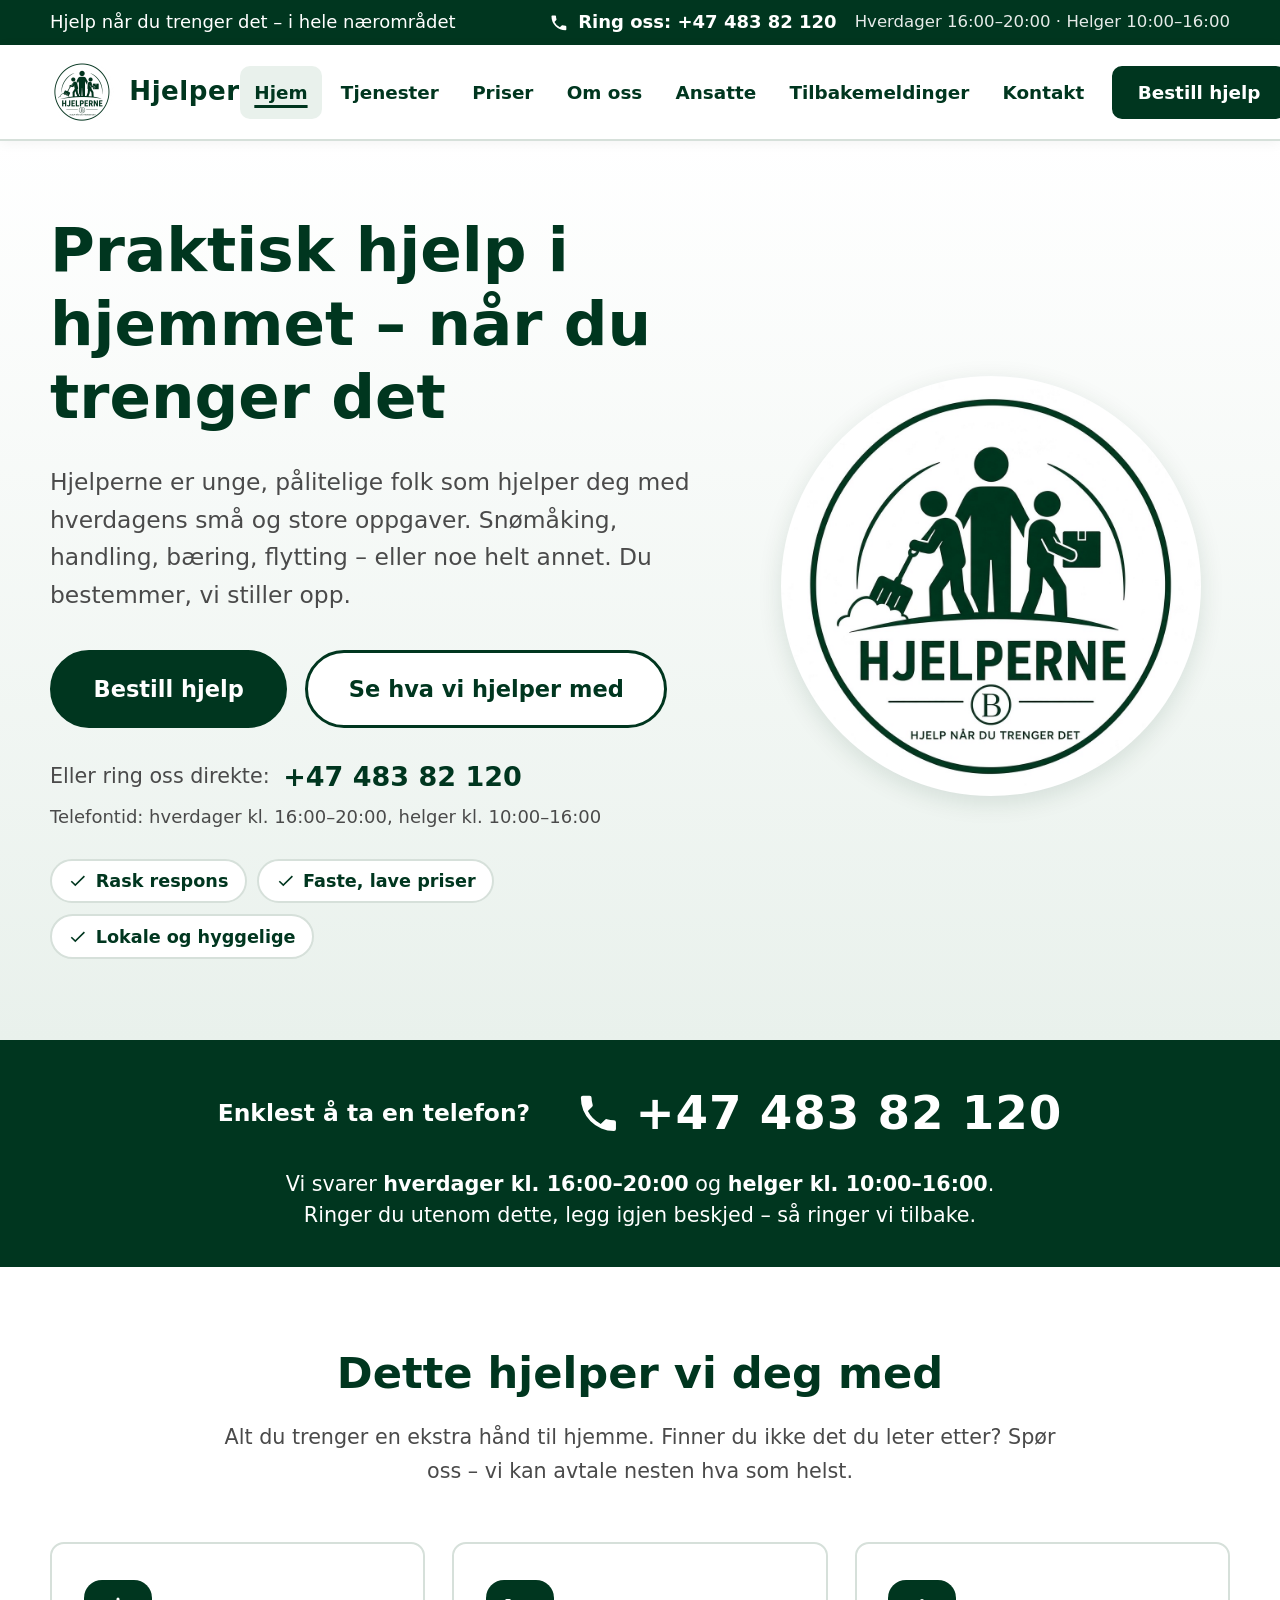
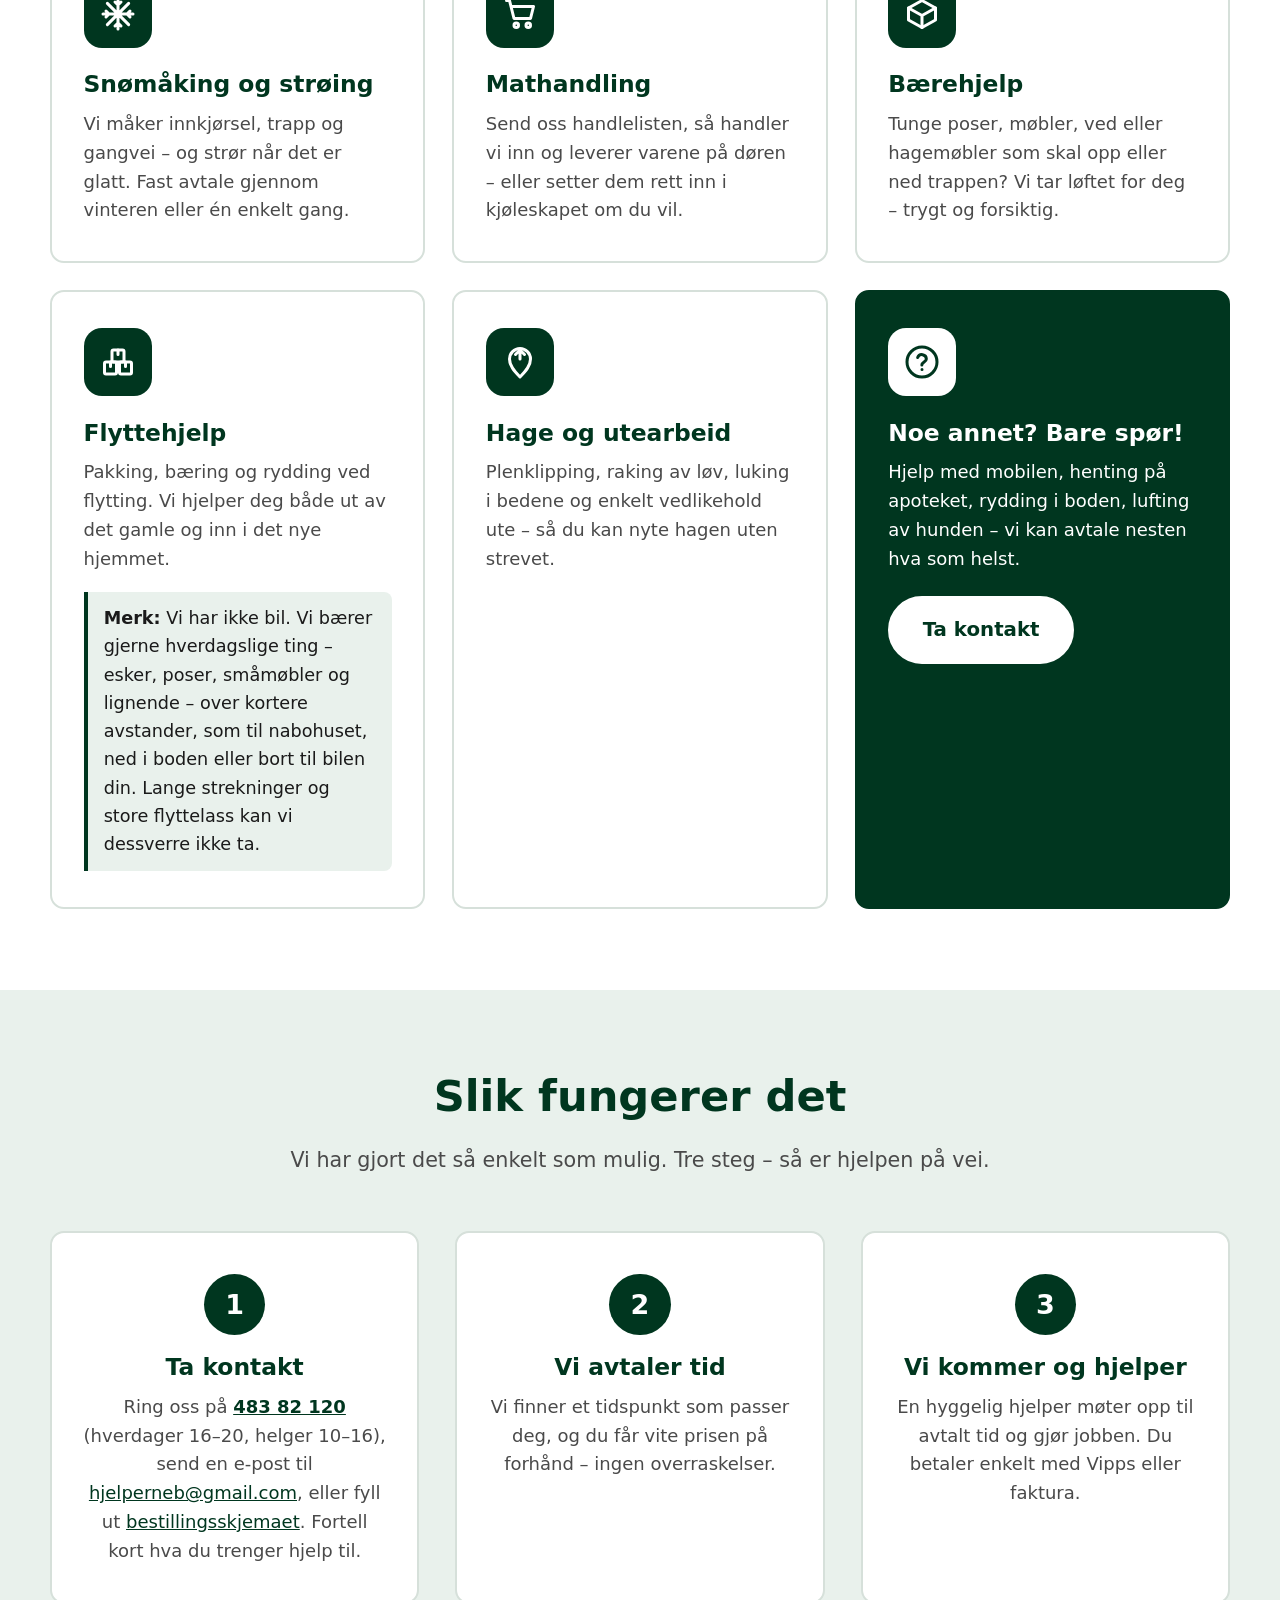
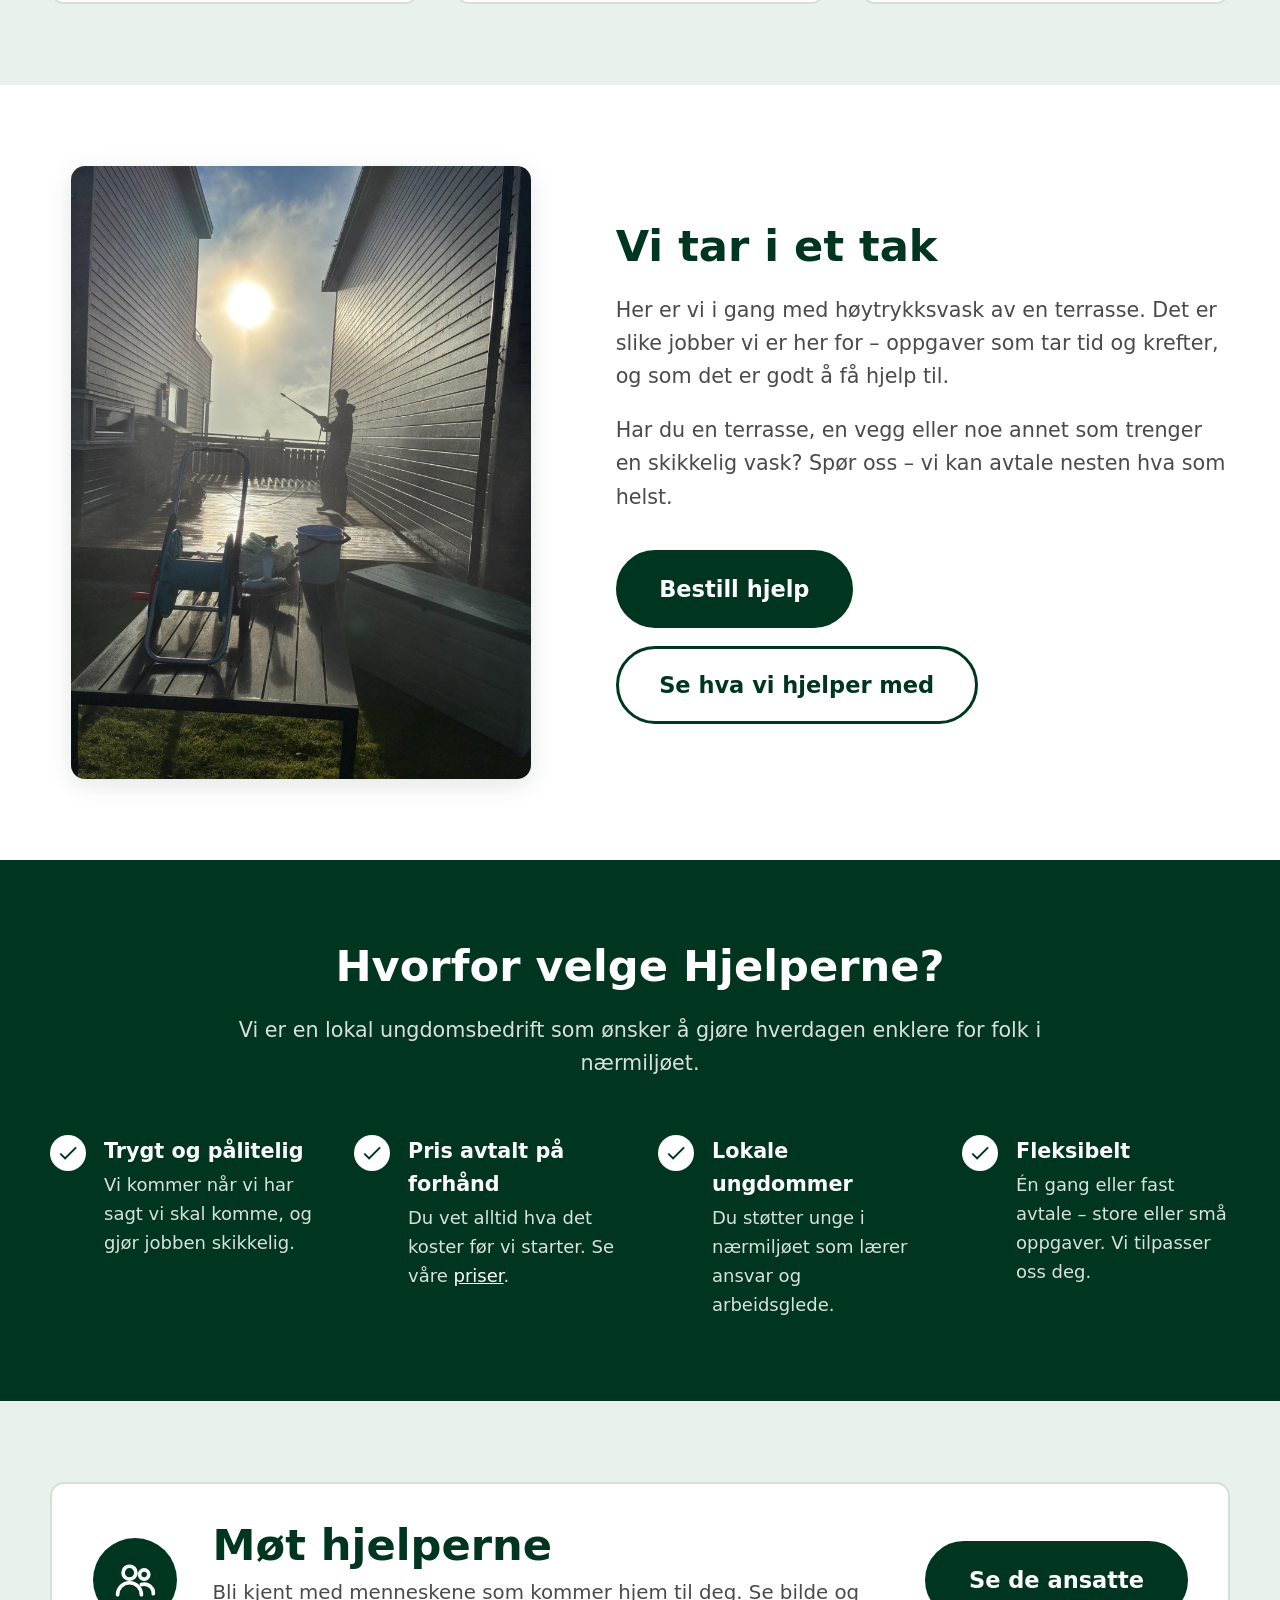
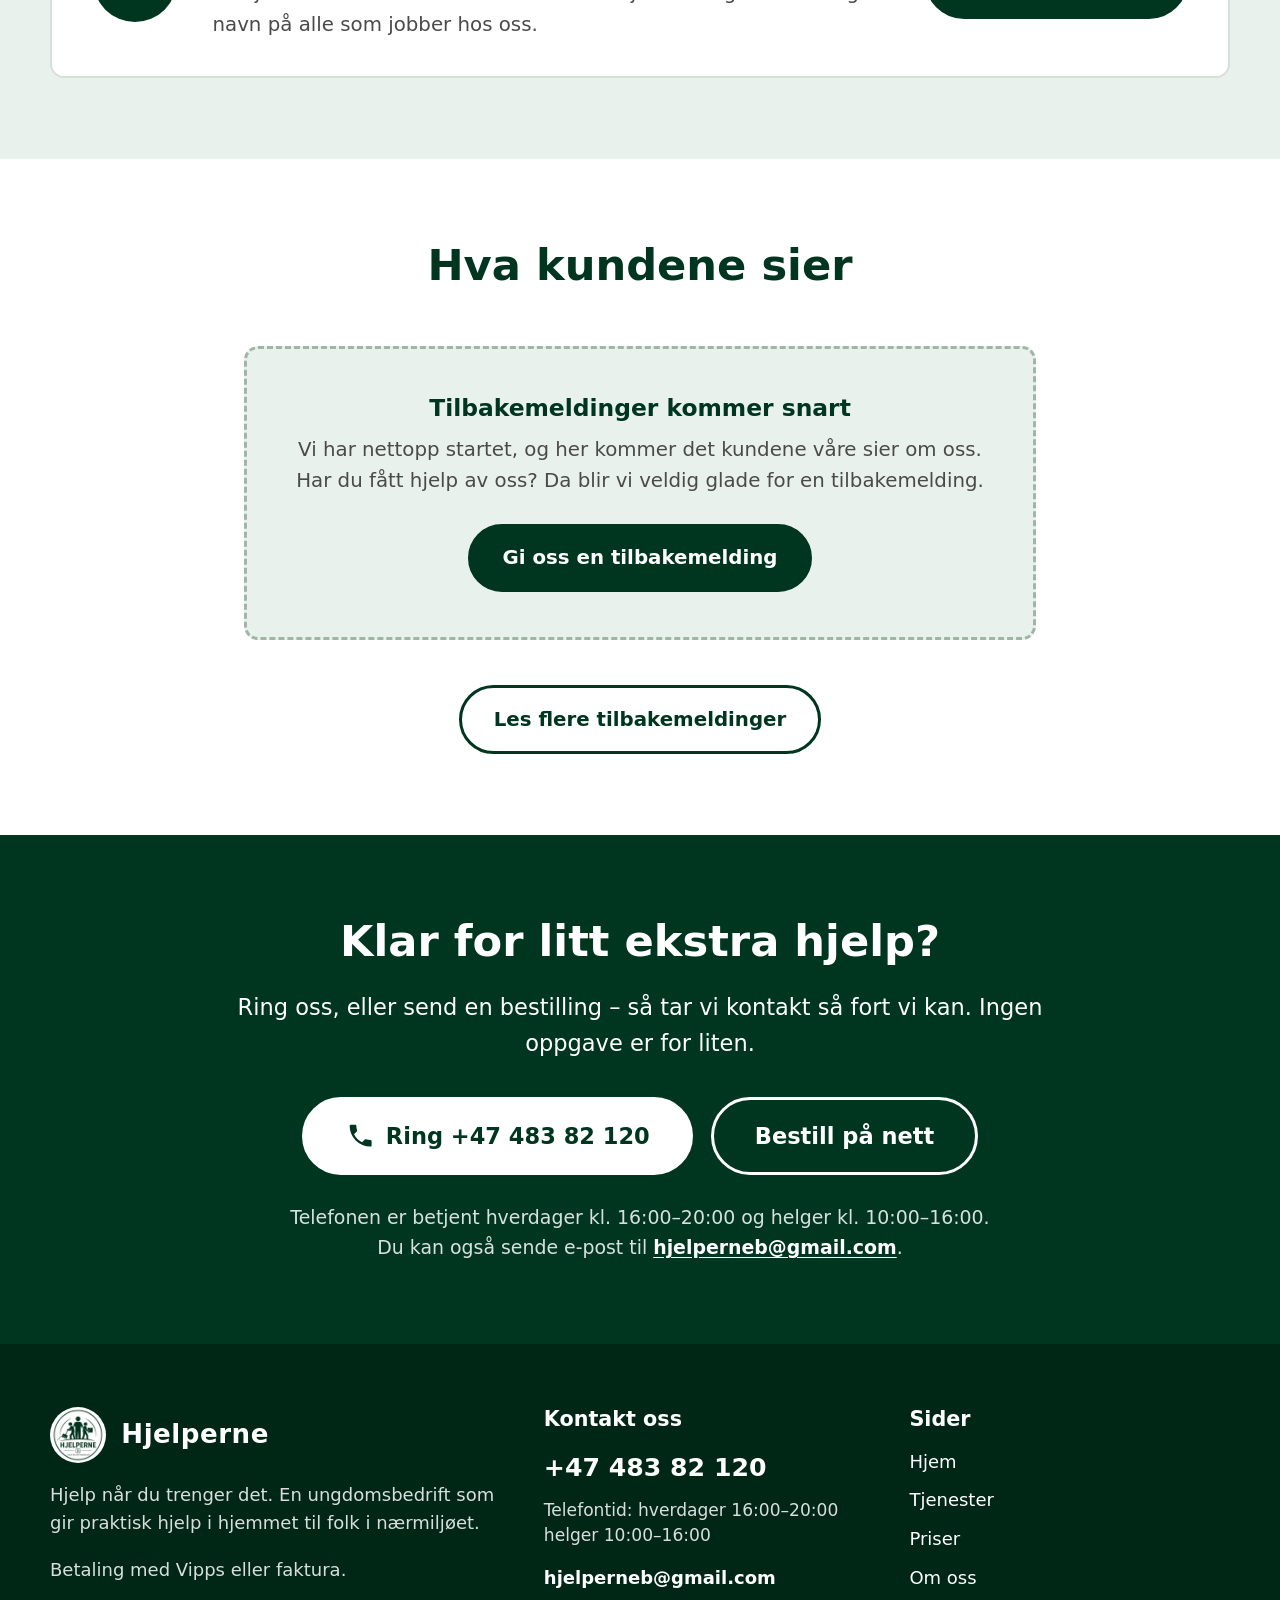
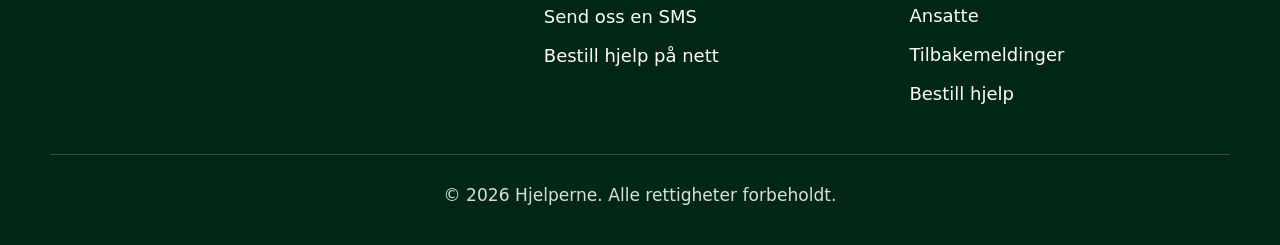
==== commit fa4def55: "Ny seksjon på forsiden med bilde fra en jobb Co-authored-by: Cursor <cursoragent@cursor.com>" ====
--- a/index.html
+++ b/index.html
@@ -7,7 +7,7 @@
   <meta name="description" content="Hjelperne gir deg praktisk hjelp i hjemmet: snømåking, mathandling, bærehjelp, flyttehjelp og mye mer. Ring oss på +47 483 82 120.">
   <meta name="theme-color" content="#00361F">
   <link rel="icon" href="bilder/logo.jpg" type="image/jpeg">
-  <link rel="stylesheet" href="styles.css">
+  <link rel="stylesheet" href="styles.css?v=3">
 </head>
 <body>
 
@@ -193,6 +193,24 @@
       </div>
     </section>
 
+    <!-- Vi i arbeid -->
+    <section class="seksjon" aria-labelledby="arbeid-tittel">
+      <div class="innhold arbeid">
+        <div class="arbeid-bilde">
+          <img src="bilder/i-arbeid.jpg" alt="En av Hjelperne vasker en terrasse med høytrykksspyler i motlys fra sola." width="768" height="1024" loading="lazy">
+        </div>
+        <div class="arbeid-tekst">
+          <h2 id="arbeid-tittel">Vi tar i et tak</h2>
+          <p>Her er vi i gang med høytrykksvask av en terrasse. Det er slike jobber vi er her for – oppgaver som tar tid og krefter, og som det er godt å få hjelp til.</p>
+          <p>Har du en terrasse, en vegg eller noe annet som trenger en skikkelig vask? Spør oss – vi kan avtale nesten hva som helst.</p>
+          <div class="hero-handlinger">
+            <a class="knapp knapp--primar knapp--stor" href="bestill.html">Bestill hjelp</a>
+            <a class="knapp knapp--sekundar knapp--stor" href="#tjenester">Se hva vi hjelper med</a>
+          </div>
+        </div>
+      </div>
+    </section>
+
     <!-- Hvorfor velge oss -->
     <section class="seksjon seksjon--gronn" aria-labelledby="hvorfor-tittel">
       <div class="innhold">
@@ -342,6 +360,6 @@
     Ring 483 82 120
   </a>
 
-  <script src="script.js"></script>
+  <script src="script.js?v=3"></script>
 </body>
 </html>
--- a/styles.css
+++ b/styles.css
@@ -748,6 +748,49 @@
 }
 
 /* --------------------------------------------------------------------------
+   Vi i arbeid
+   -------------------------------------------------------------------------- */
+.arbeid {
+  display: grid;
+  grid-template-columns: minmax(0, 0.9fr) minmax(0, 1.1fr);
+  gap: 3.5rem;
+  align-items: center;
+}
+
+.arbeid-bilde img {
+  width: 100%;
+  max-width: 460px;
+  margin-inline: auto;
+  border-radius: var(--radius);
+  box-shadow: var(--skygge);
+}
+
+.arbeid-tekst p {
+  font-size: 1.15rem;
+  color: var(--tekst-dempet);
+}
+
+.arbeid-tekst .hero-handlinger {
+  margin-bottom: 0;
+}
+
+@media (max-width: 900px) {
+  .arbeid {
+    grid-template-columns: minmax(0, 1fr);
+    gap: 2rem;
+    text-align: center;
+  }
+
+  .arbeid-bilde img {
+    max-width: 380px;
+  }
+
+  .arbeid-tekst .hero-handlinger {
+    justify-content: center;
+  }
+}
+
+/* --------------------------------------------------------------------------
    Hvorfor velge oss
    -------------------------------------------------------------------------- */
 .fordeler {
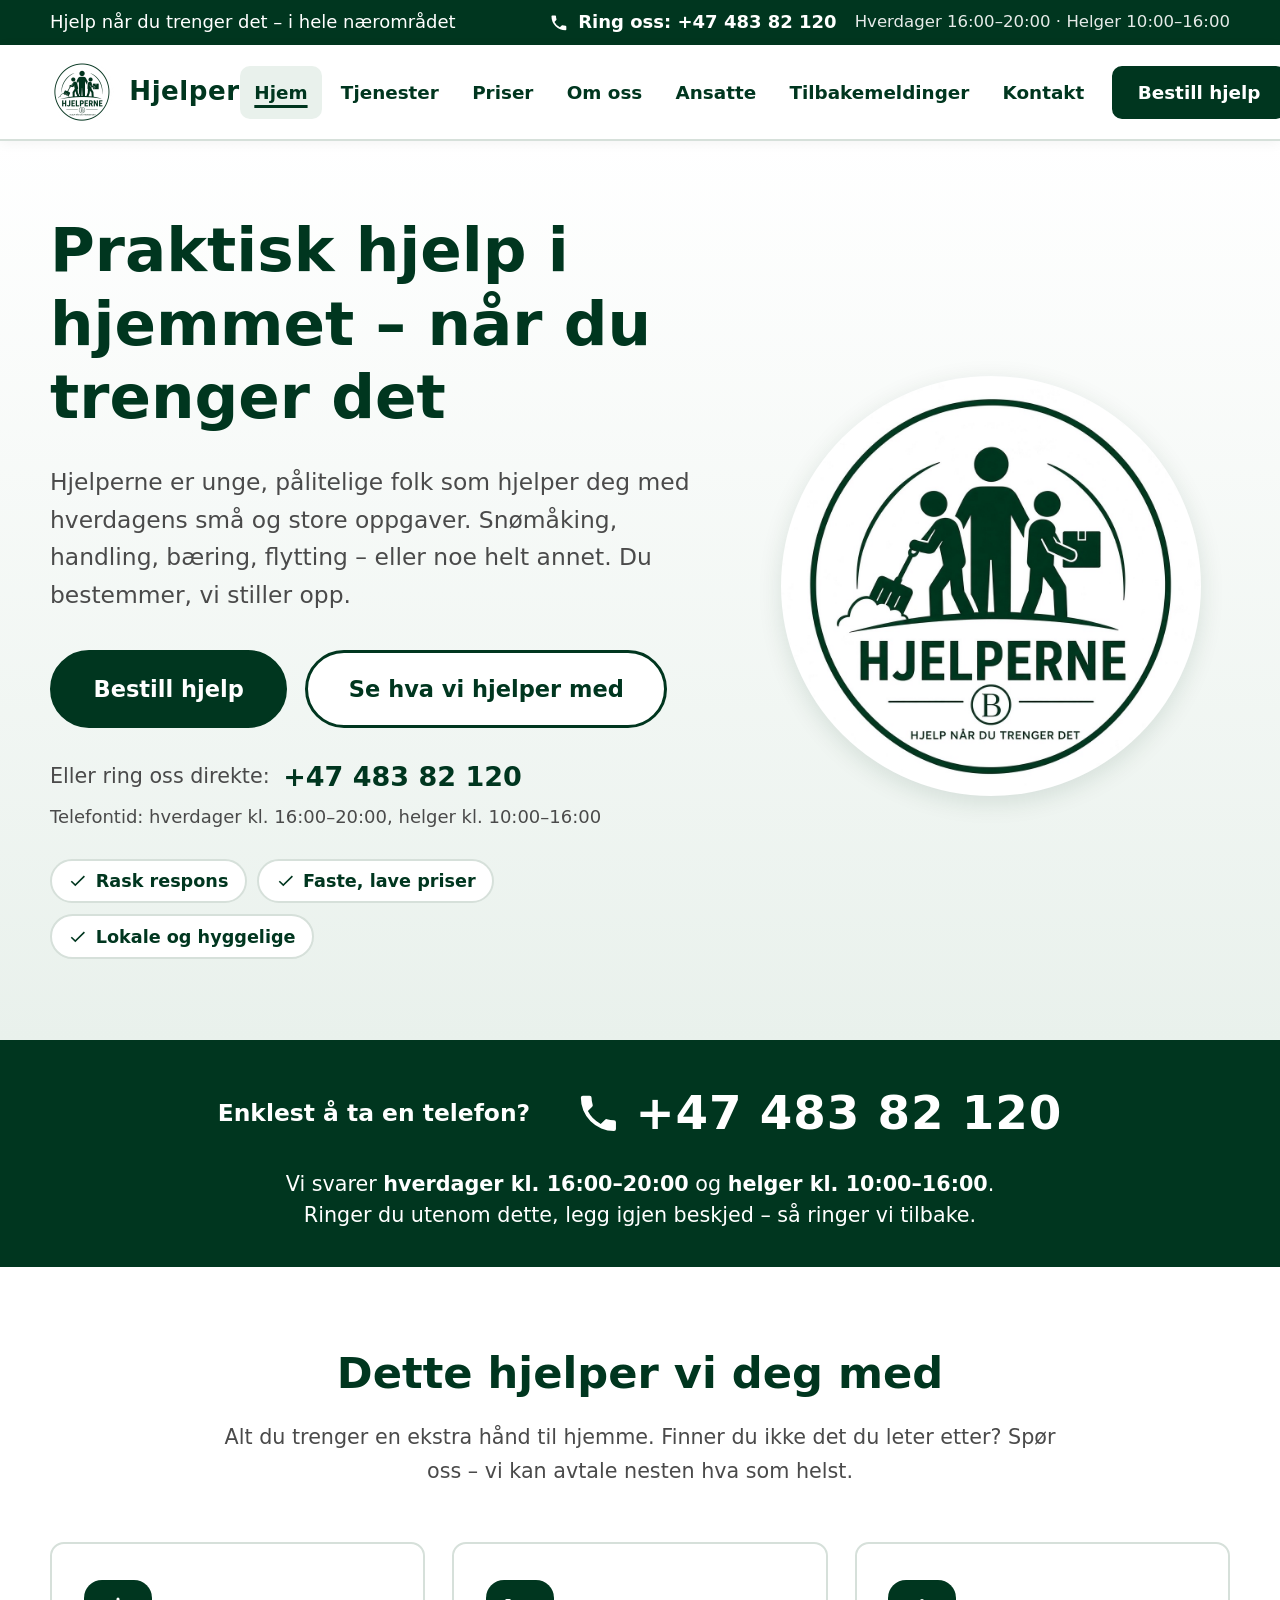
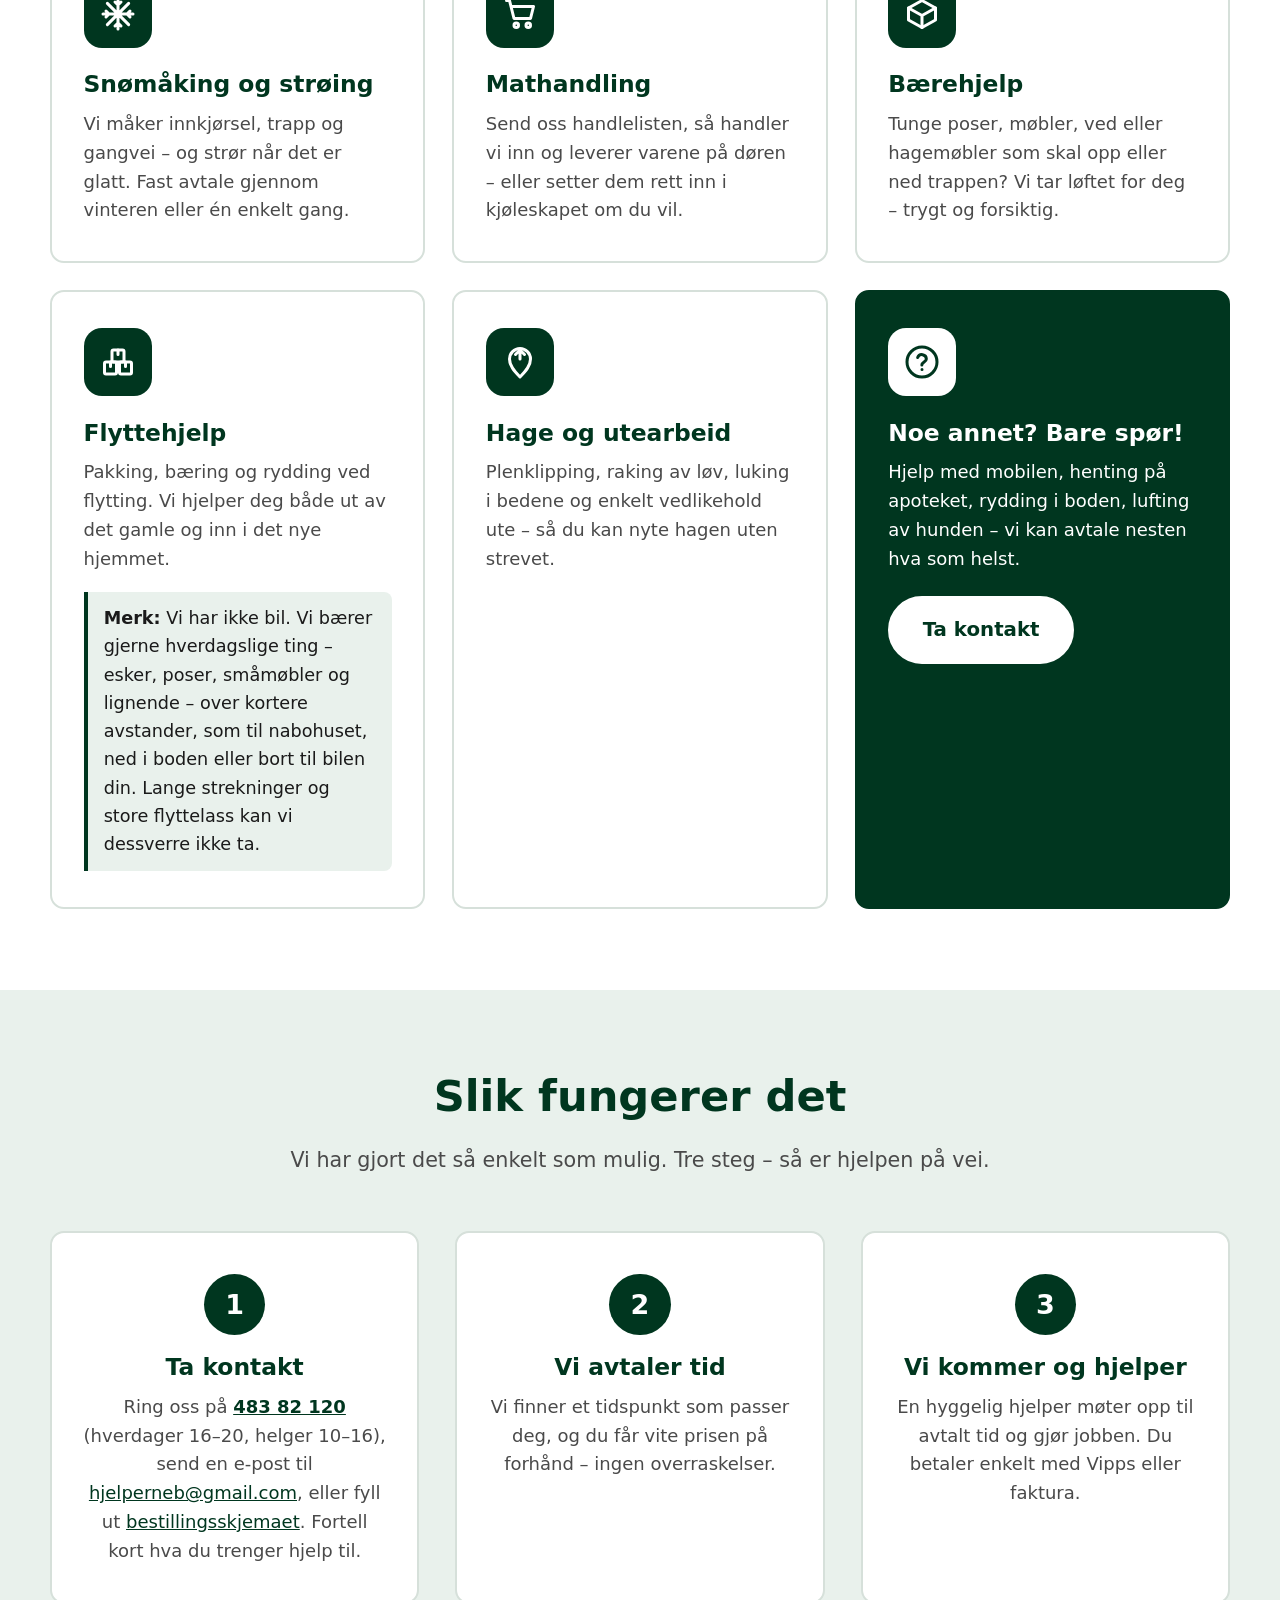
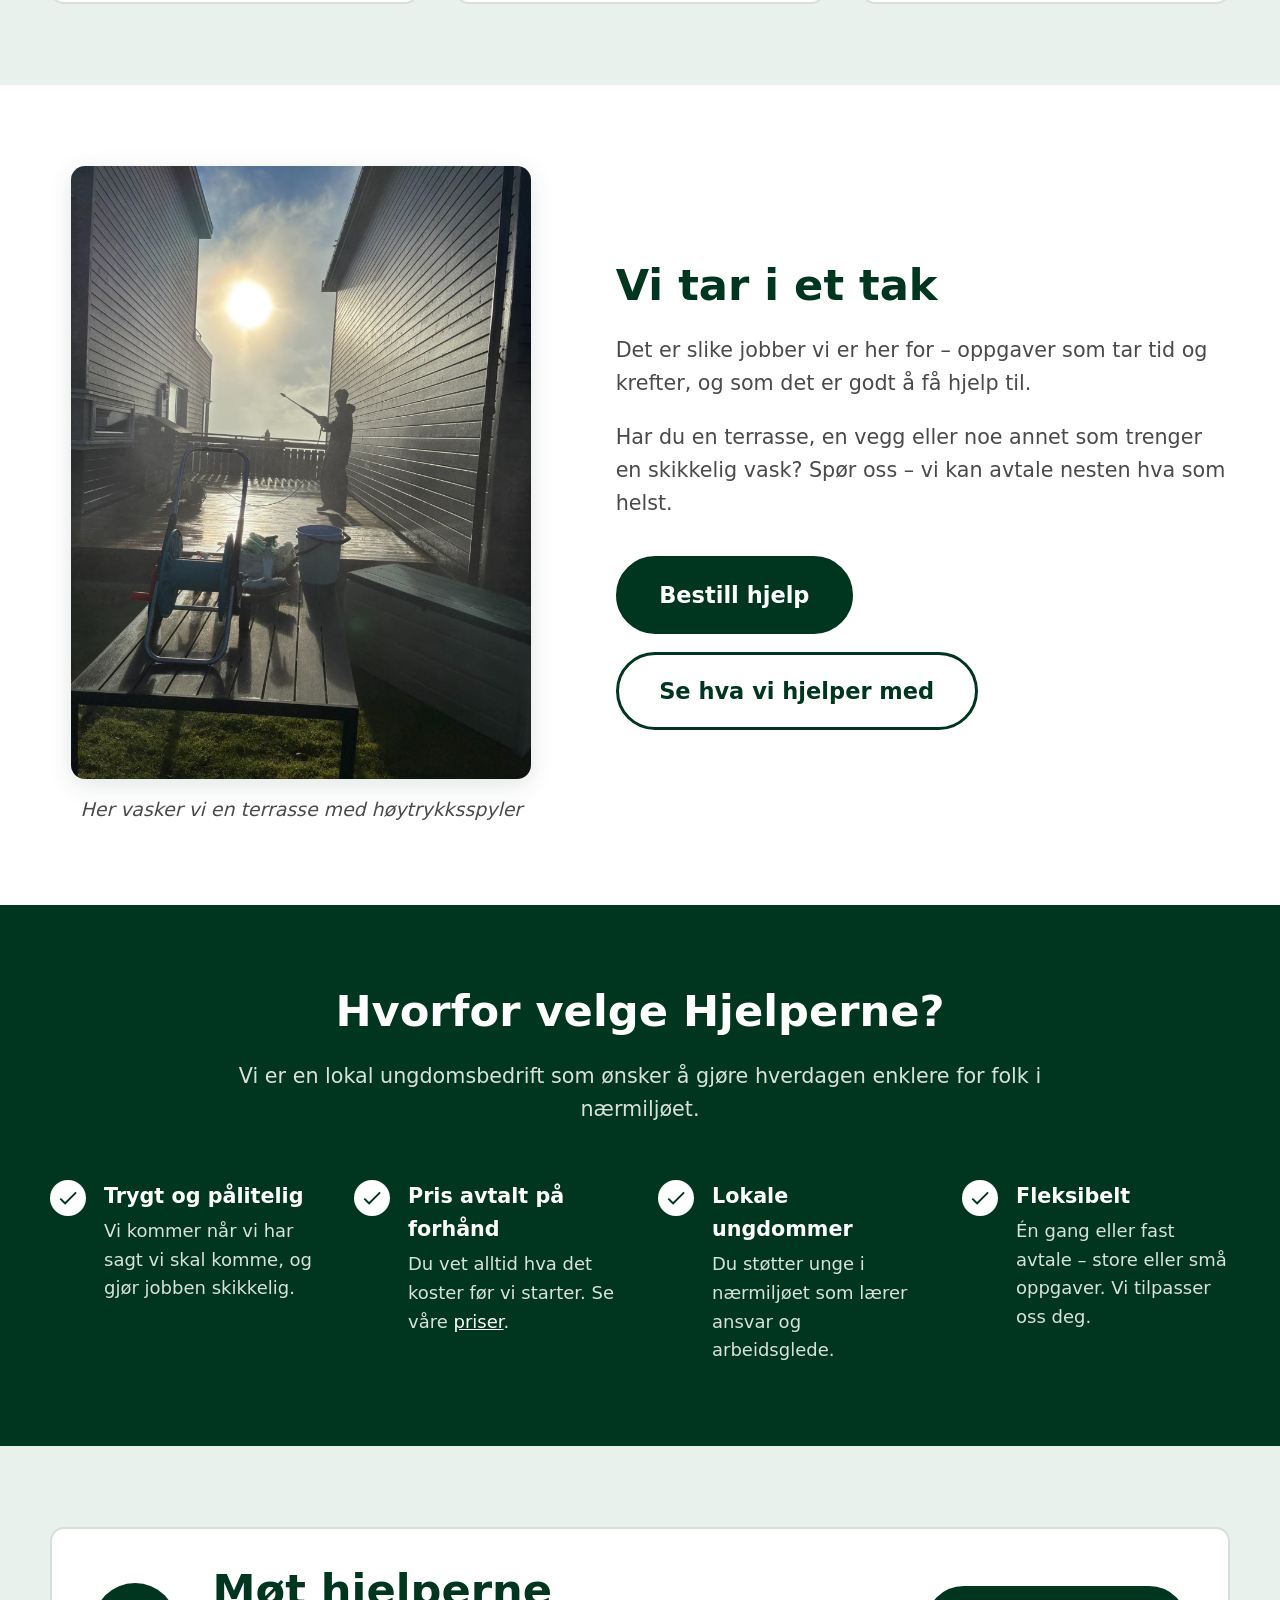
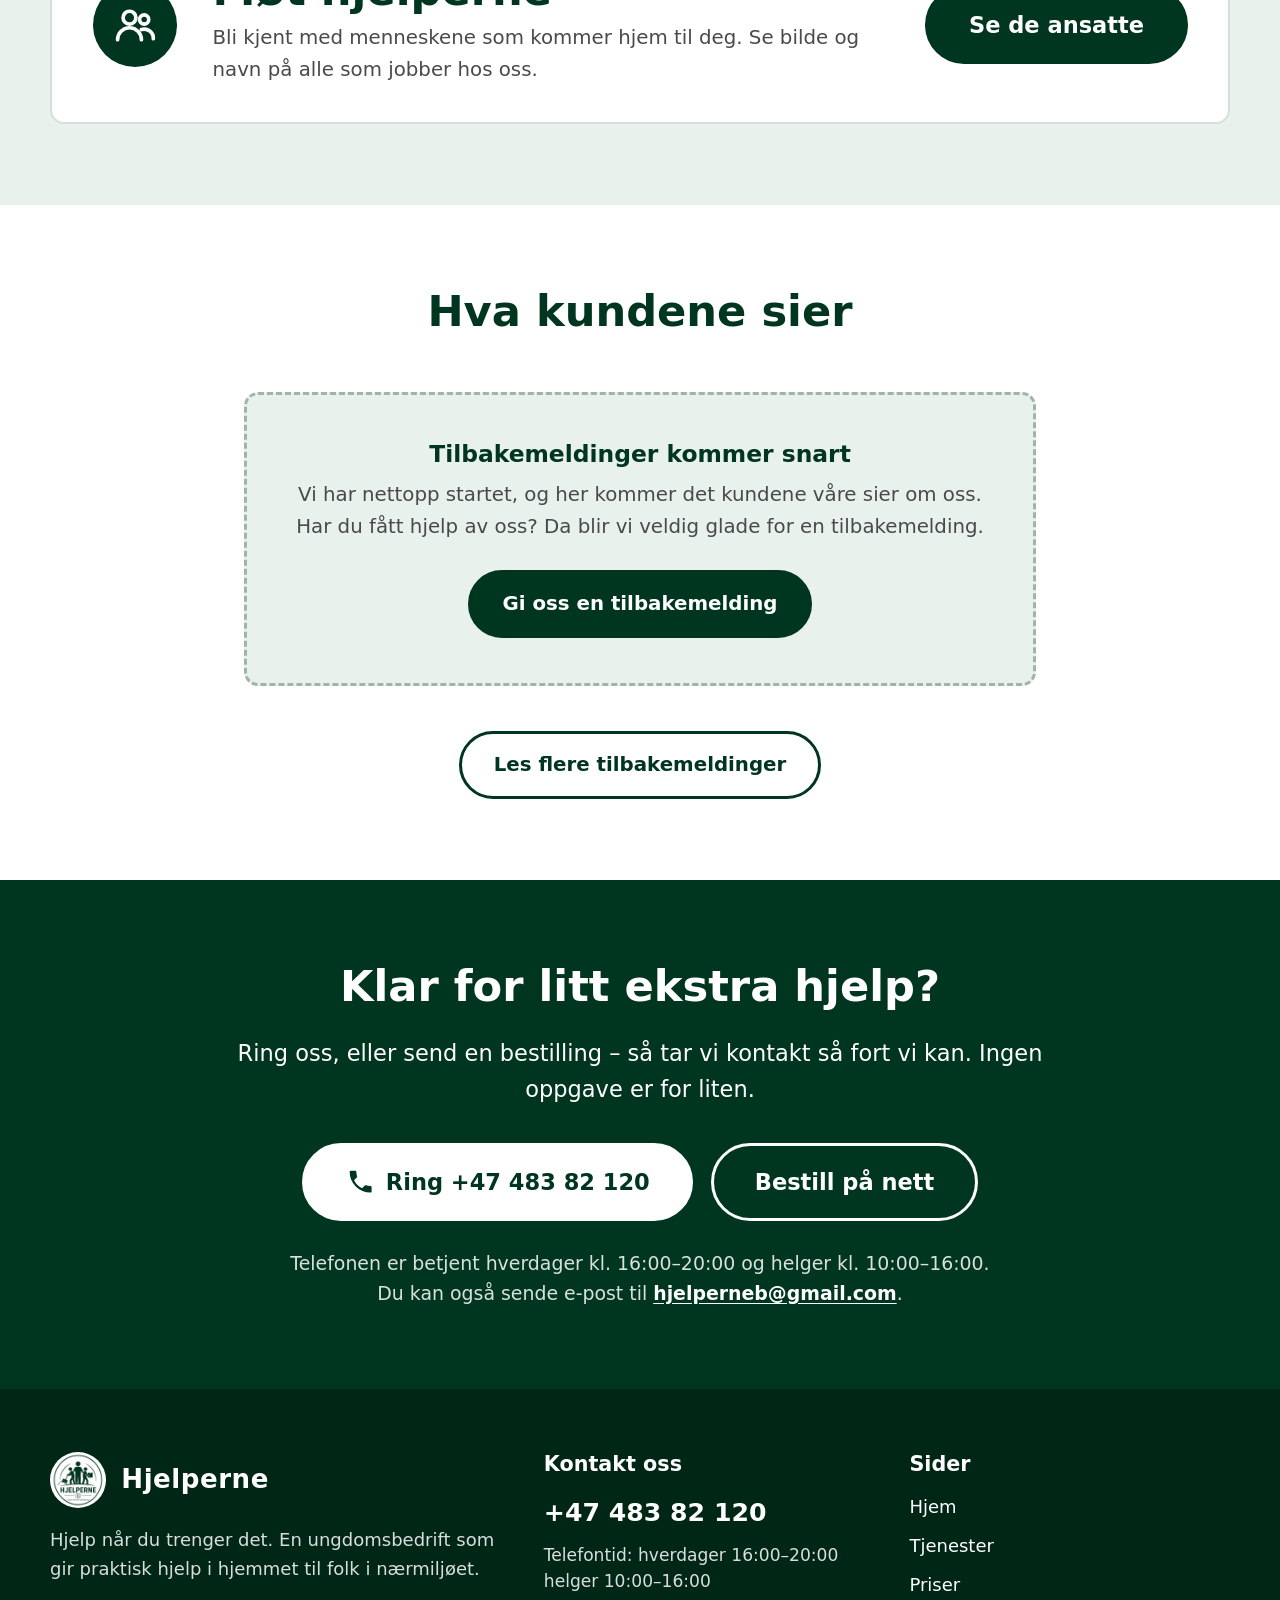
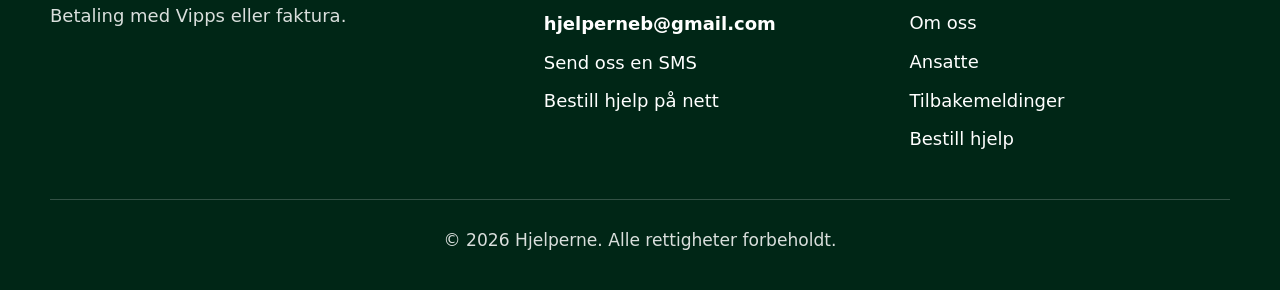
==== commit 41c370e1: "Bildetekst under bildet på forsiden Co-authored-by: Cursor <cursoragent@cursor.com>" ====
--- a/index.html
+++ b/index.html
@@ -7,7 +7,7 @@
   <meta name="description" content="Hjelperne gir deg praktisk hjelp i hjemmet: snømåking, mathandling, bærehjelp, flyttehjelp og mye mer. Ring oss på +47 483 82 120.">
   <meta name="theme-color" content="#00361F">
   <link rel="icon" href="bilder/logo.jpg" type="image/jpeg">
-  <link rel="stylesheet" href="styles.css?v=3">
+  <link rel="stylesheet" href="styles.css?v=4">
 </head>
 <body>
 
@@ -196,12 +196,13 @@
     <!-- Vi i arbeid -->
     <section class="seksjon" aria-labelledby="arbeid-tittel">
       <div class="innhold arbeid">
-        <div class="arbeid-bilde">
+        <figure class="arbeid-bilde">
           <img src="bilder/i-arbeid.jpg" alt="En av Hjelperne vasker en terrasse med høytrykksspyler i motlys fra sola." width="768" height="1024" loading="lazy">
-        </div>
+          <figcaption>Her vasker vi en terrasse med høytrykksspyler</figcaption>
+        </figure>
         <div class="arbeid-tekst">
           <h2 id="arbeid-tittel">Vi tar i et tak</h2>
-          <p>Her er vi i gang med høytrykksvask av en terrasse. Det er slike jobber vi er her for – oppgaver som tar tid og krefter, og som det er godt å få hjelp til.</p>
+          <p>Det er slike jobber vi er her for – oppgaver som tar tid og krefter, og som det er godt å få hjelp til.</p>
           <p>Har du en terrasse, en vegg eller noe annet som trenger en skikkelig vask? Spør oss – vi kan avtale nesten hva som helst.</p>
           <div class="hero-handlinger">
             <a class="knapp knapp--primar knapp--stor" href="bestill.html">Bestill hjelp</a>
@@ -360,6 +361,6 @@
     Ring 483 82 120
   </a>
 
-  <script src="script.js?v=3"></script>
+  <script src="script.js?v=4"></script>
 </body>
 </html>
--- a/styles.css
+++ b/styles.css
@@ -765,6 +765,18 @@
   box-shadow: var(--skygge);
 }
 
+.arbeid-bilde {
+  margin: 0;
+}
+
+.arbeid-bilde figcaption {
+  margin-top: 0.85rem;
+  text-align: center;
+  font-size: 1.05rem;
+  font-style: italic;
+  color: var(--tekst-dempet);
+}
+
 .arbeid-tekst p {
   font-size: 1.15rem;
   color: var(--tekst-dempet);
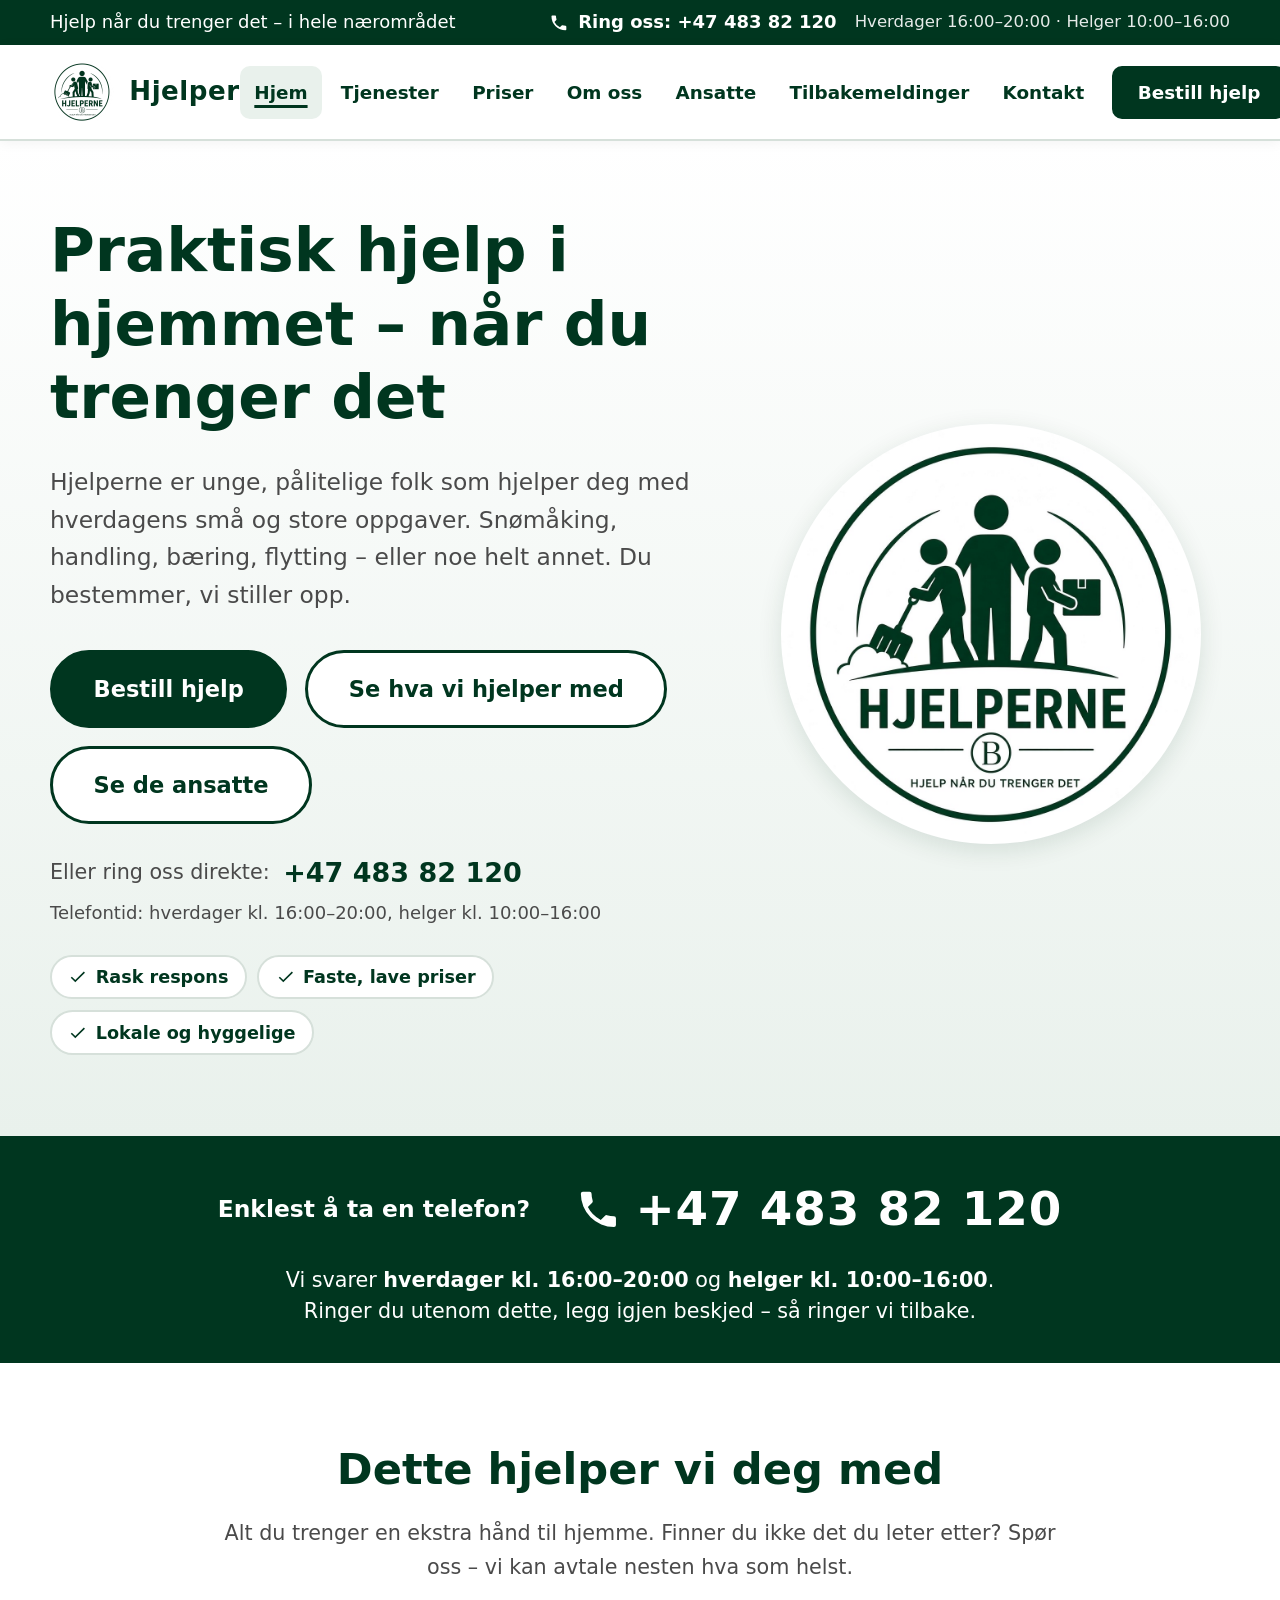
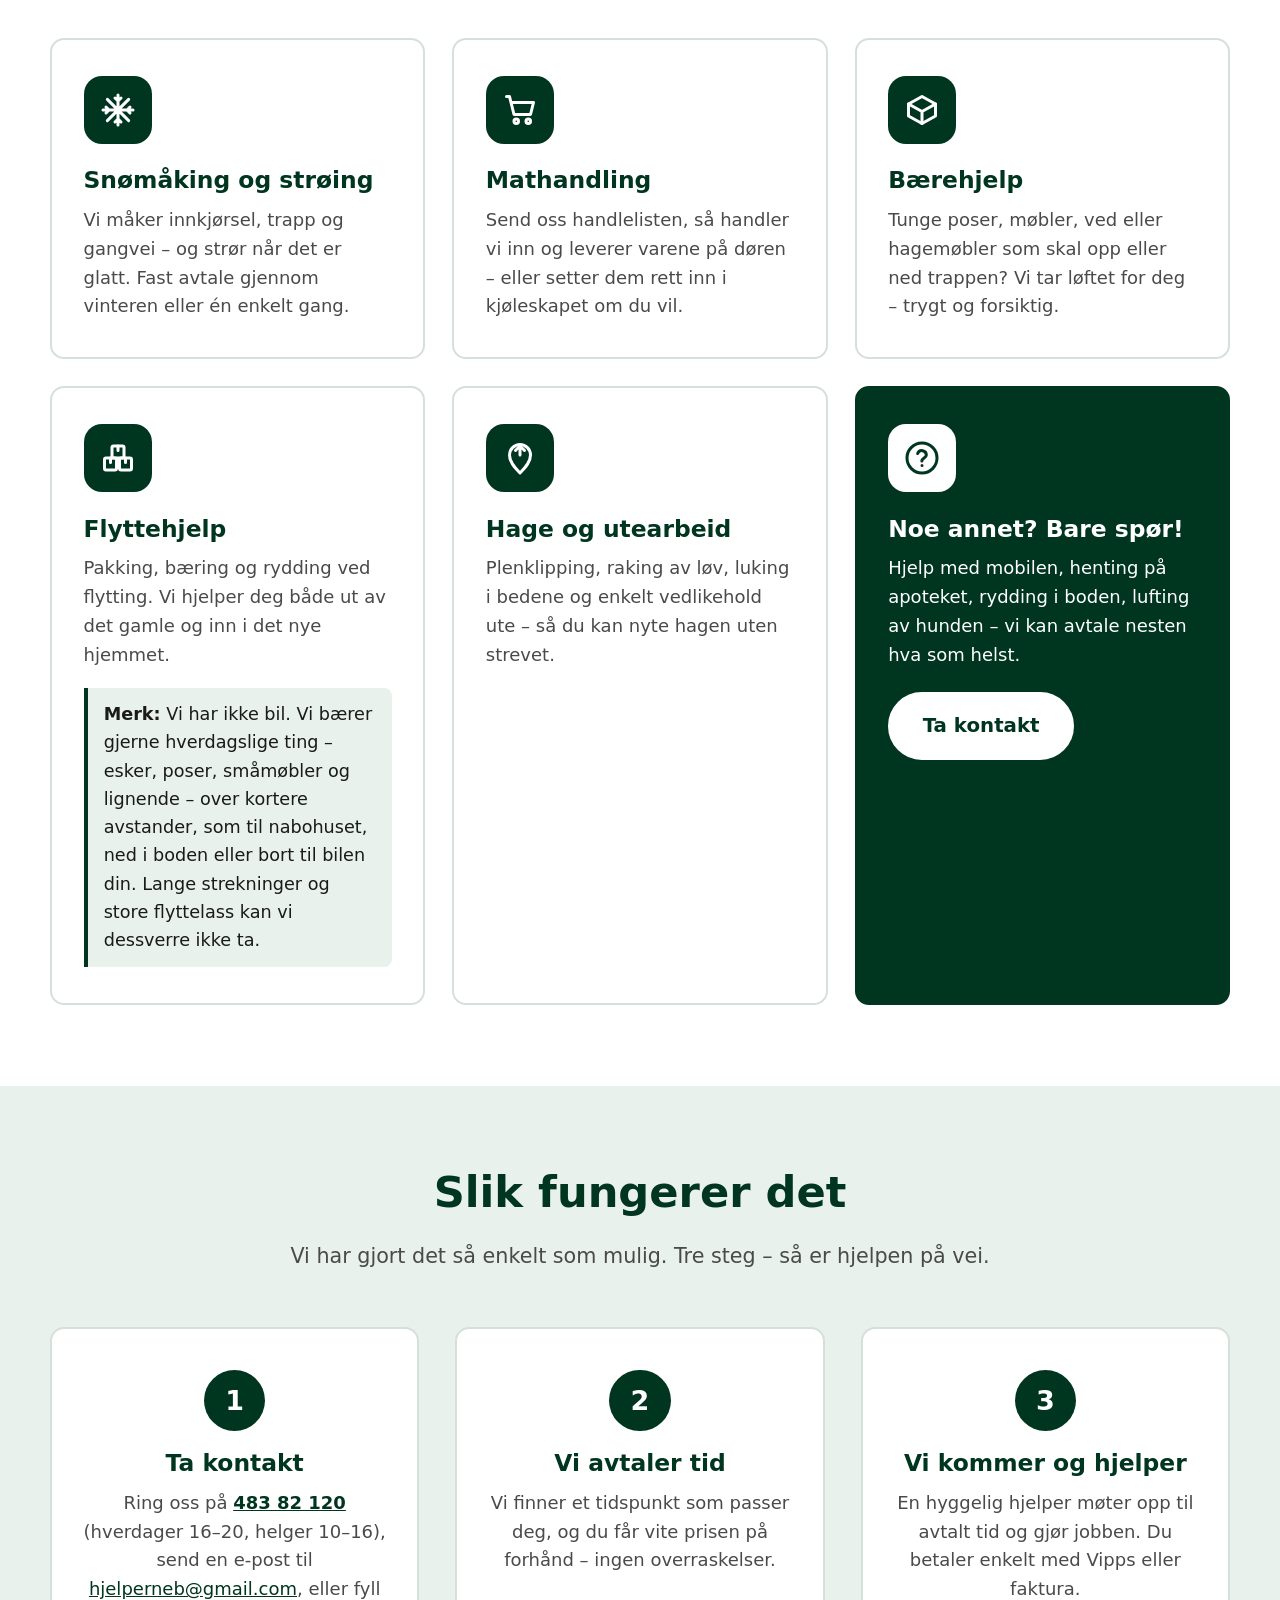
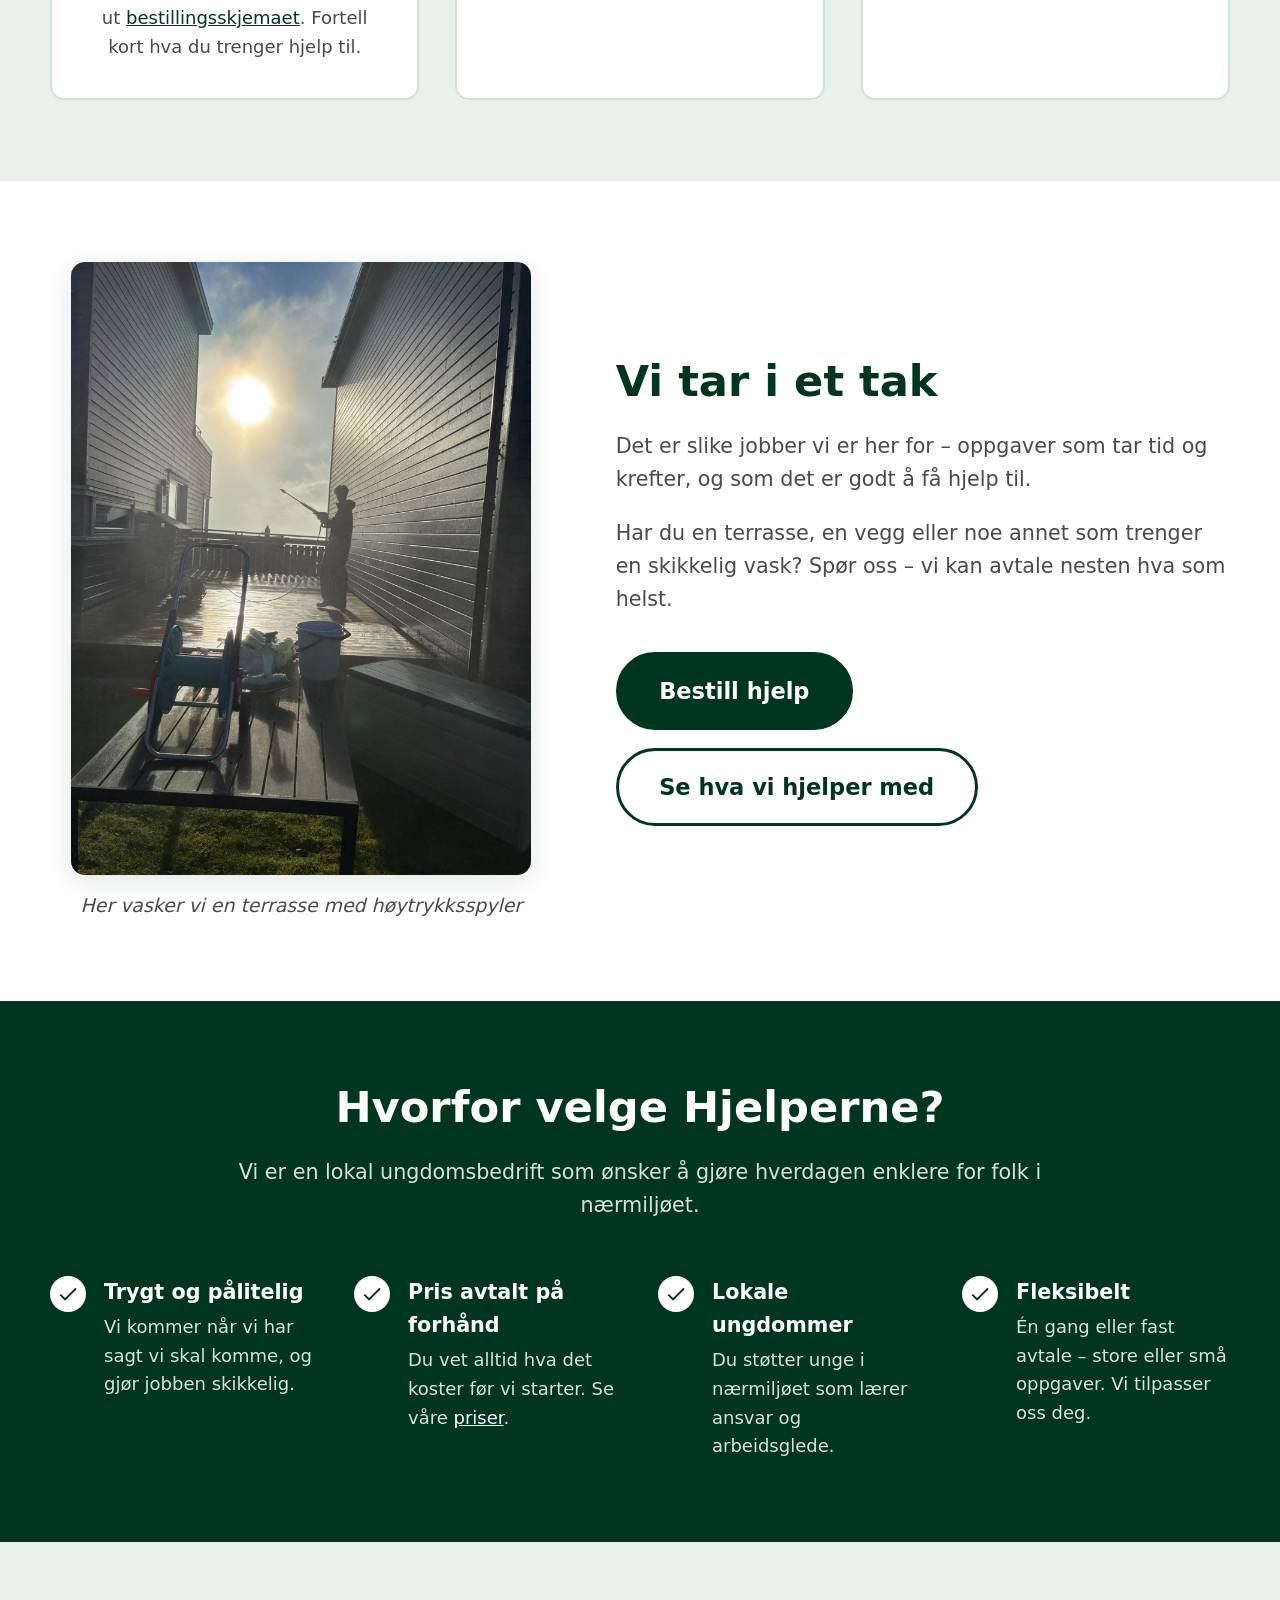
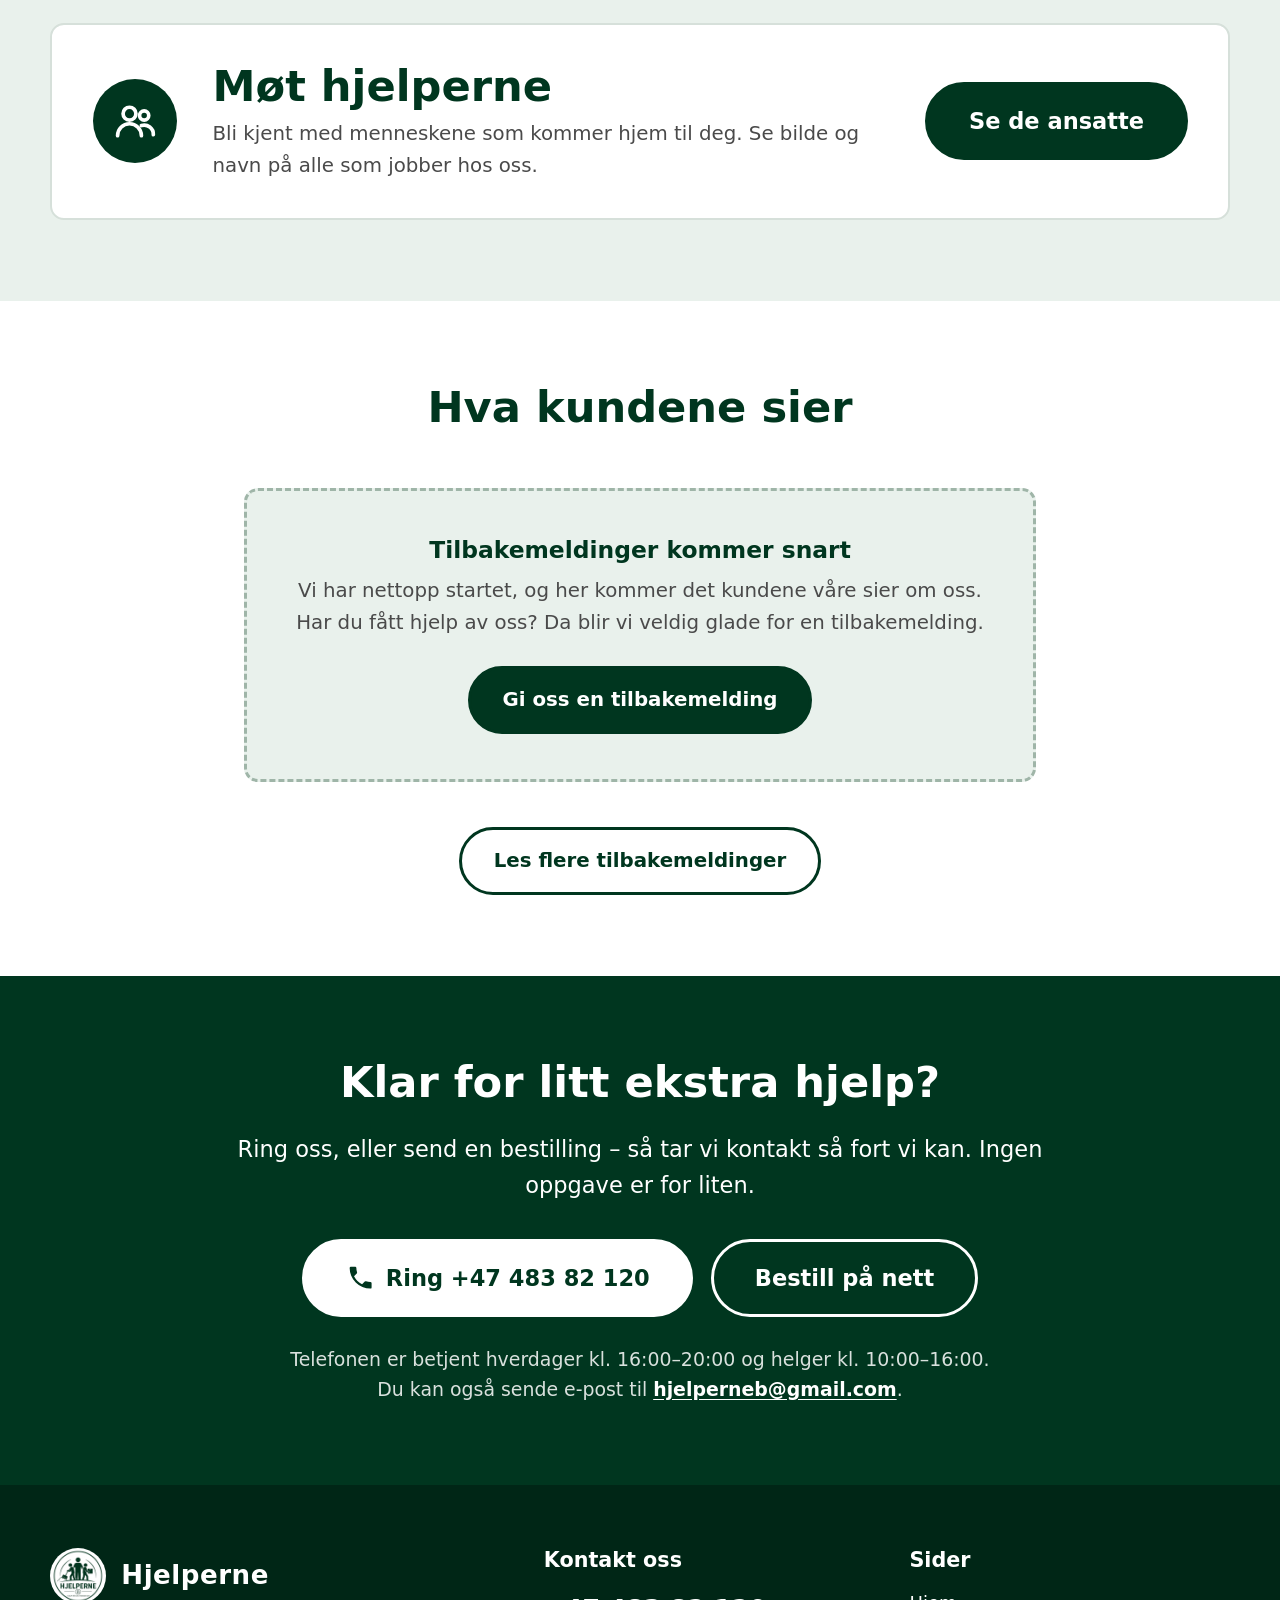
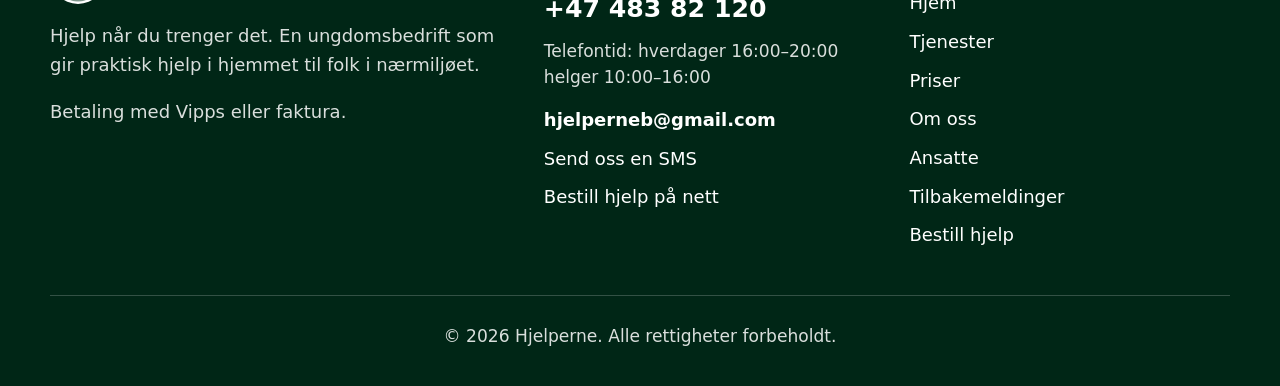
==== commit 33b922fd: "Se de ansatte-knapp øverst på forsiden Co-authored-by: Cursor <cursoragent@cursor.com>" ====
--- a/index.html
+++ b/index.html
@@ -7,7 +7,7 @@
   <meta name="description" content="Hjelperne gir deg praktisk hjelp i hjemmet: snømåking, mathandling, bærehjelp, flyttehjelp og mye mer. Ring oss på +47 483 82 120.">
   <meta name="theme-color" content="#00361F">
   <link rel="icon" href="bilder/logo.jpg" type="image/jpeg">
-  <link rel="stylesheet" href="styles.css?v=4">
+  <link rel="stylesheet" href="styles.css?v=5">
 </head>
 <body>
 
@@ -70,6 +70,7 @@
           <div class="hero-handlinger">
             <a class="knapp knapp--primar knapp--stor" href="bestill.html">Bestill hjelp</a>
             <a class="knapp knapp--sekundar knapp--stor" href="#tjenester">Se hva vi hjelper med</a>
+            <a class="knapp knapp--sekundar knapp--stor" href="om-oss.html#ansatte">Se de ansatte</a>
           </div>
 
           <p class="hero-telefon">
@@ -361,6 +362,6 @@
     Ring 483 82 120
   </a>
 
-  <script src="script.js?v=4"></script>
+  <script src="script.js?v=5"></script>
 </body>
 </html>
--- a/styles.css
+++ b/styles.css
@@ -1222,57 +1222,78 @@
   }
 }
 
-.ansatte-rutenett {
-  display: grid;
-  grid-template-columns: repeat(auto-fit, minmax(260px, 1fr));
-  gap: 1.5rem;
-}
-
-.ansatt {
+.ansatte-felles {
+  max-width: 56rem;
+  margin: 0 auto;
+}
+
+.ansatte-bilde {
+  width: 100%;
+  border-radius: var(--radius);
+  box-shadow: var(--skygge);
+}
+
+.ansatte-navn {
+  display: grid;
+  grid-template-columns: repeat(2, minmax(0, 1fr));
+  gap: 1.25rem;
+  margin-top: 1.25rem;
+}
+
+.navnekort {
   background: var(--hvit);
   border: 2px solid var(--kant);
   border-radius: var(--radius);
-  padding: 2rem 1.75rem;
+  padding: 1.25rem 1.5rem;
+}
+
+.navnekort--hoyre {
+  text-align: right;
+}
+
+.navnekort-plassering {
+  display: inline-block;
+  margin-bottom: 0.5rem;
+  padding: 0.2rem 0.85rem;
+  border-radius: 999px;
+  background: var(--gronn-lys);
+  color: var(--gronn);
+  font-size: 0.95rem;
+  font-weight: 700;
+}
+
+.navnekort h3 {
+  margin-bottom: 0.15rem;
+  font-size: 1.4rem;
+}
+
+.navnekort p {
+  margin: 0;
+  color: var(--tekst-dempet);
+}
+
+.ansatte-tekst {
+  max-width: 44rem;
+  margin: 2rem auto 0;
   text-align: center;
 }
 
-.ansatt-bilde {
-  width: 170px;
-  height: 170px;
-  border-radius: 50%;
-  margin: 0 auto 1.25rem;
-  background: var(--gronn-lys);
-  color: var(--gronn);
-  border: 4px solid var(--gronn);
-  display: grid;
-  place-items: center;
-  overflow: hidden;
-}
-
-.ansatt-bilde img {
-  width: 100%;
-  height: 100%;
-  object-fit: cover;
-}
-
-.ansatt-bilde svg {
-  width: 84px;
-  height: 84px;
-}
-
-.ansatt h3 {
-  margin-bottom: 0.2rem;
-}
-
-.ansatt-alder {
-  font-weight: 700;
-  color: var(--gronn);
-  margin-bottom: 0.75rem;
-}
-
-.ansatt p:last-child {
-  color: var(--tekst-dempet);
-  margin: 0;
+.ansatte-tekst p {
+  font-size: 1.15rem;
+}
+
+.ansatte-tekst p:last-child {
+  margin-bottom: 0;
+}
+
+@media (max-width: 600px) {
+  .ansatte-navn {
+    grid-template-columns: minmax(0, 1fr);
+  }
+
+  .navnekort--hoyre {
+    text-align: left;
+  }
 }
 
 .fakta {
